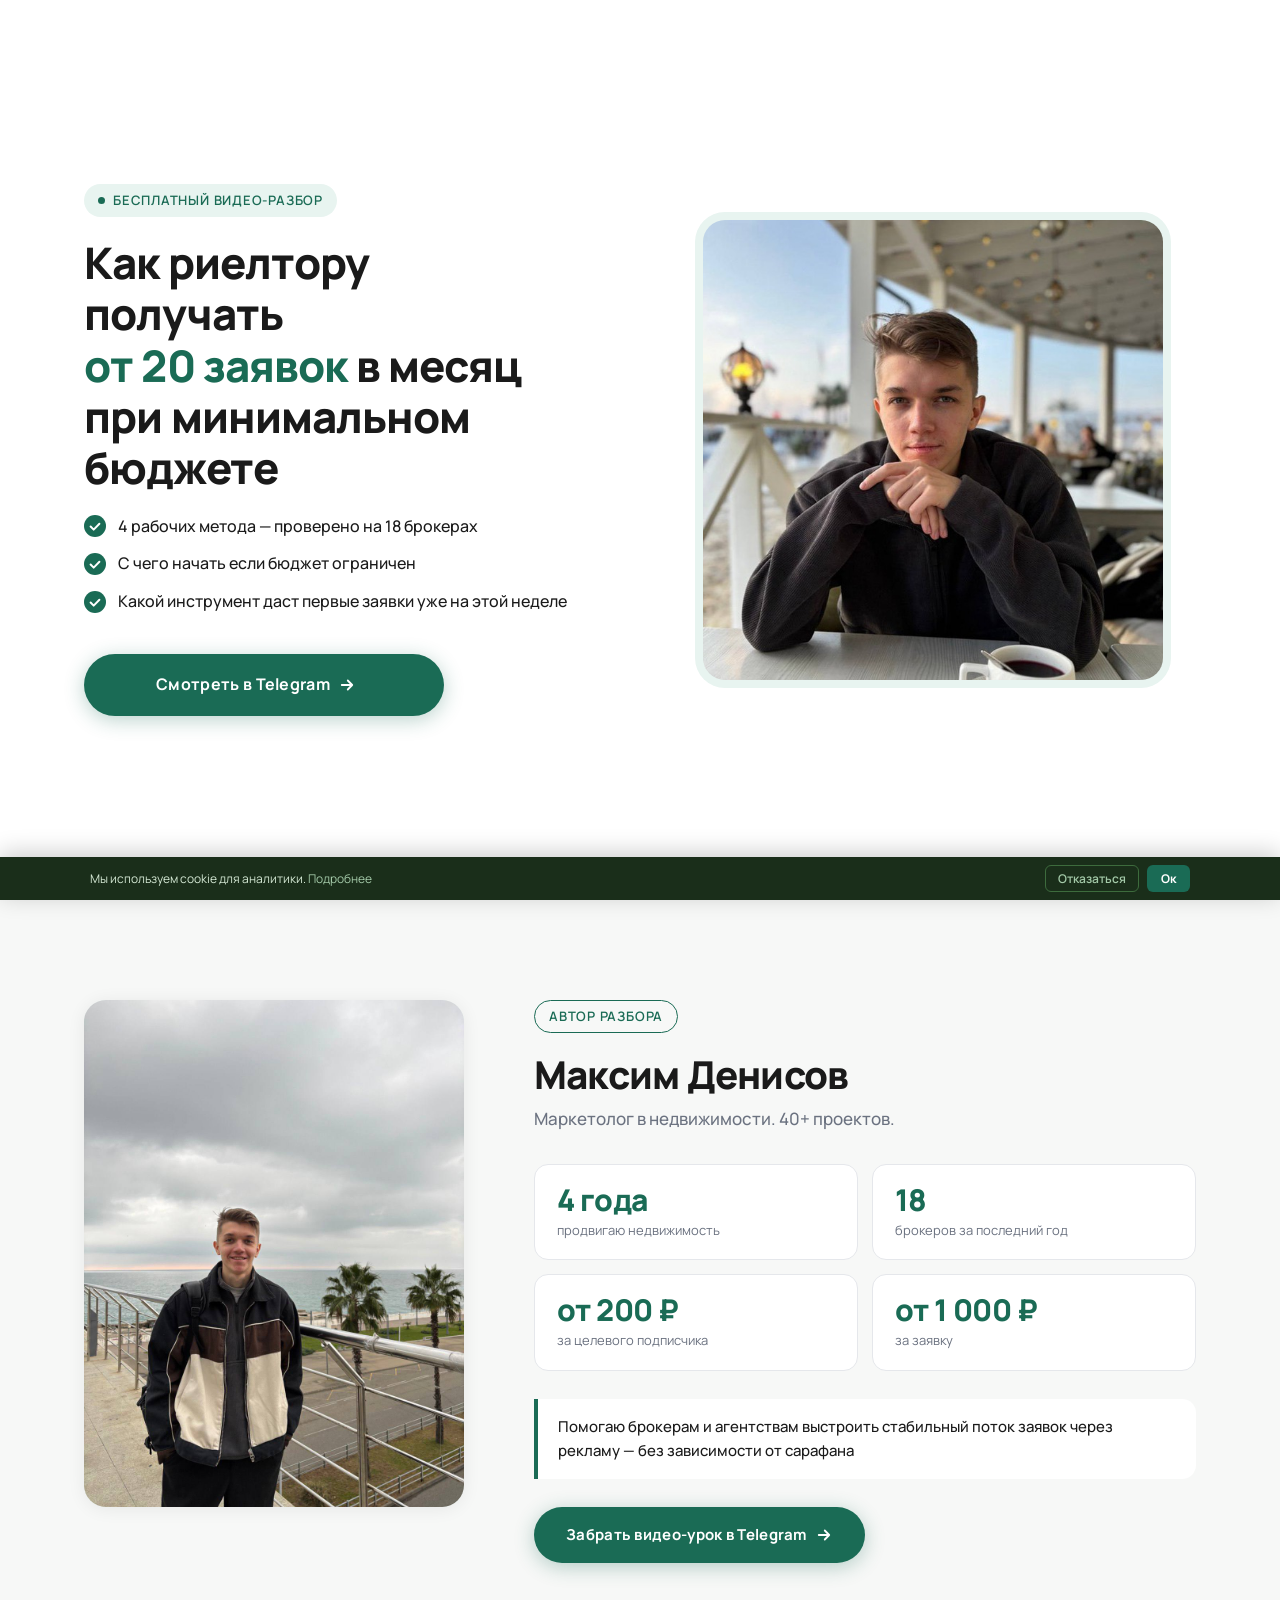
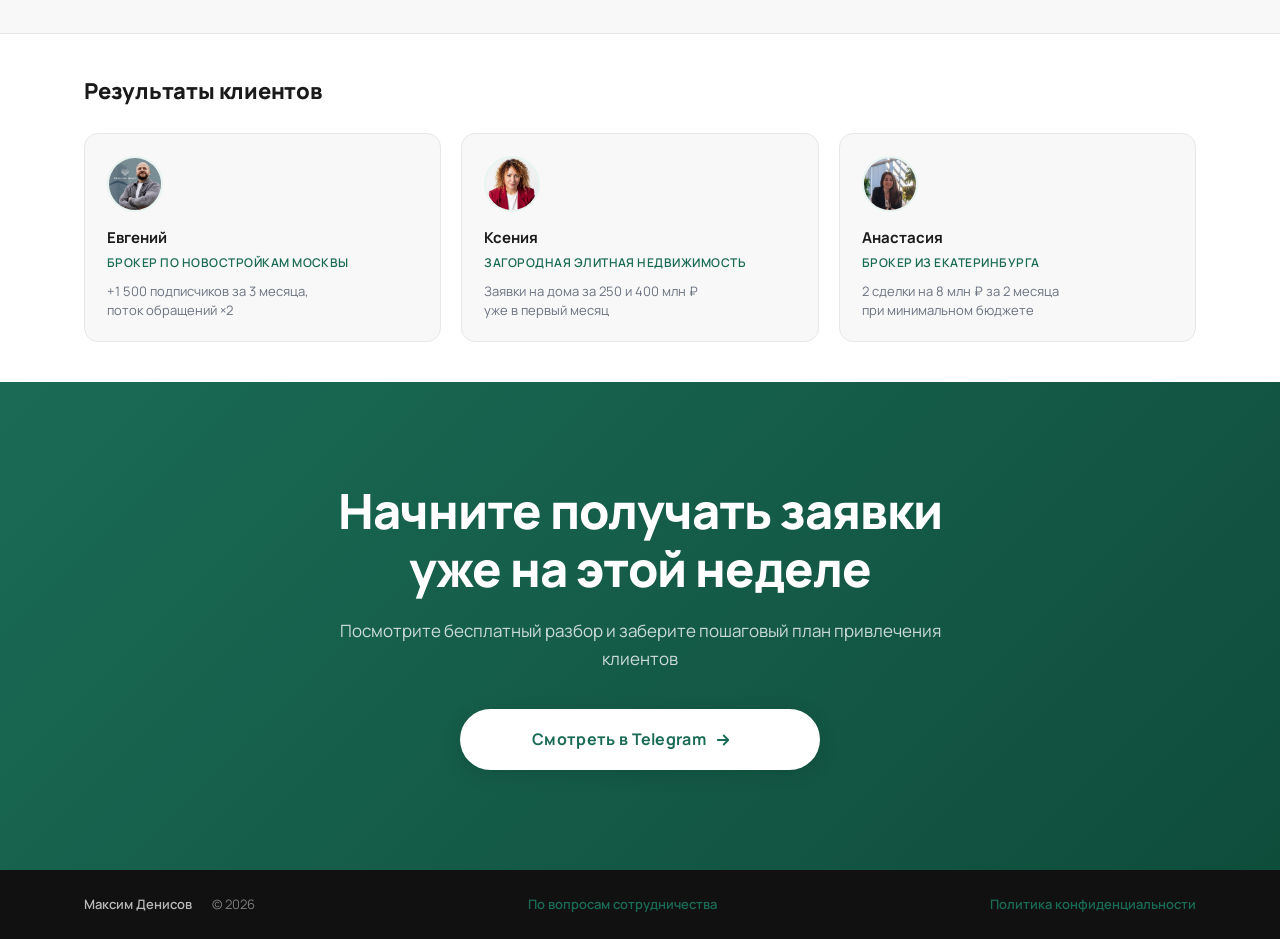
==== index.html @ 30282ae1 "Make cookie banner thinner so it doesn't cover CTA" ====
<!DOCTYPE html>
<html lang="ru">
<head>
  <meta charset="UTF-8" />
  <meta name="viewport" content="width=device-width, initial-scale=1.0" />
  <title>Как риелтору получать заявки в 2026 году | Максим Денисов</title>
  <meta name="description" content="Бесплатный видео-разбор: 4 рабочих источника клиентов для риелтора в 2026 году. Без слива бюджета." />
  <link rel="preconnect" href="https://fonts.googleapis.com" />
  <link rel="preconnect" href="https://fonts.gstatic.com" crossorigin />
  <link href="https://fonts.googleapis.com/css2?family=Manrope:wght@400;500;600;700;800&display=swap" rel="stylesheet" />
  <link rel="stylesheet" href="style.css" />
  <script src="https://api.tgtrack.ru/API/landing_script/v1/?linkID=5c3f9db6ee9f1e&type=ya&counterID=110150350" type="text/javascript" defer></script>

  <script>
    function loadMetrika() {
      (function(m,e,t,r,i,k,a){
        m[i]=m[i]||function(){(m[i].a=m[i].a||[]).push(arguments)};
        m[i].l=1*new Date();
        for(var j=0;j<document.scripts.length;j++){if(document.scripts[j].src===r){return;}}
        k=e.createElement(t),a=e.getElementsByTagName(t)[0],k.async=1,k.src=r,a.parentNode.insertBefore(k,a)
      })(window,document,'script','https://mc.yandex.ru/metrika/tag.js?id=110150350','ym');
      ym(110150350,'init',{ssr:true,webvisor:true,clickmap:true,ecommerce:"dataLayer",referrer:document.referrer,url:location.href,accurateTrackBounce:true,trackLinks:true});
    }

    if (localStorage.getItem('cookie_consent') === 'accepted') {
      loadMetrika();
    }
  </script>
</head>
<body>

  <!-- ───────── HERO ───────── -->
  <section class="hero" id="hero">
    <div class="container hero__inner">

      <div class="hero__content fade-in">
        <div class="label label--pill">
          <span class="label__dot"></span>
          Бесплатный видео-разбор
        </div>

        <h1 class="hero__title">
          Как риелтору получать <span class="accent">от&nbsp;20&nbsp;заявок</span> в месяц при минимальном бюджете
        </h1>

        <ul class="checklist">
          <li>
            <svg class="check-icon" viewBox="0 0 20 20" fill="none"><circle cx="10" cy="10" r="10" fill="#1a6b55"/><path d="M6 10.5l2.8 2.8L14 8" stroke="#fff" stroke-width="1.8" stroke-linecap="round" stroke-linejoin="round"/></svg>
            4 рабочих метода — проверено на 18 брокерах
          </li>
          <li>
            <svg class="check-icon" viewBox="0 0 20 20" fill="none"><circle cx="10" cy="10" r="10" fill="#1a6b55"/><path d="M6 10.5l2.8 2.8L14 8" stroke="#fff" stroke-width="1.8" stroke-linecap="round" stroke-linejoin="round"/></svg>
            С чего начать если бюджет ограничен
          </li>
          <li>
            <svg class="check-icon" viewBox="0 0 20 20" fill="none"><circle cx="10" cy="10" r="10" fill="#1a6b55"/><path d="M6 10.5l2.8 2.8L14 8" stroke="#fff" stroke-width="1.8" stroke-linecap="round" stroke-linejoin="round"/></svg>
            Какой инструмент даст первые заявки уже на этой неделе
          </li>
        </ul>

        <!-- фото только на мобильном — над кнопкой -->
        <div class="hero__photo-mobile">
          <img src="maksim-hero.jpg" alt="Максим Денисов" />
        </div>

        <a href="https://t.me/zametkimaksima/65" class="btn btn--primary btn--lg hero__cta" target="_blank" rel="noopener">
          Смотреть в Telegram
          <svg width="18" height="18" viewBox="0 0 18 18" fill="none"><path d="M3.75 9h10.5M9.75 4.5L14.25 9l-4.5 4.5" stroke="currentColor" stroke-width="1.8" stroke-linecap="round" stroke-linejoin="round"/></svg>
        </a>

        <p class="hero__tagline">Без слива бюджета и надежды на сарафан.</p>
      </div>

      <div class="hero__photo fade-in fade-in--delay">
        <div class="hero__photo-wrap">
          <img src="maksim-hero.jpg" alt="Максим Денисов — маркетолог в недвижимости" loading="eager" />
        </div>
      </div>

    </div>
  </section>

  <!-- ───────── AUTHOR ───────── -->
  <section class="author" id="author">
    <div class="container author__inner">

      <div class="author__photo fade-in">
        <div class="author__photo-wrap">
          <img src="maksim-mid.jpg" alt="Максим Денисов" loading="lazy" />
        </div>
      </div>

      <div class="author__content fade-in fade-in--delay">
        <div class="label label--outline">Автор разбора</div>
        <h2 class="author__name">Максим Денисов</h2>
        <p class="author__role">Маркетолог в недвижимости. 40+ проектов.</p>

        <div class="stats-grid">
          <div class="stat-card">
            <span class="stat-card__num">4 года</span>
            <span class="stat-card__desc">продвигаю недвижимость</span>
          </div>
          <div class="stat-card">
            <span class="stat-card__num">18</span>
            <span class="stat-card__desc">брокеров за последний год</span>
          </div>
          <div class="stat-card">
            <span class="stat-card__num">от 200 ₽</span>
            <span class="stat-card__desc">за целевого подписчика</span>
          </div>
          <div class="stat-card">
            <span class="stat-card__num">от 1 000 ₽</span>
            <span class="stat-card__desc">за заявку</span>
          </div>
        </div>

        <div class="author__quote">
          Помогаю брокерам и агентствам выстроить стабильный поток заявок через рекламу — без зависимости от сарафана
        </div>

        <a href="https://t.me/zametkimaksima/65" class="btn btn--primary" target="_blank" rel="noopener">
          Забрать видео-урок в Telegram
          <svg width="18" height="18" viewBox="0 0 18 18" fill="none"><path d="M3.75 9h10.5M9.75 4.5L14.25 9l-4.5 4.5" stroke="currentColor" stroke-width="1.8" stroke-linecap="round" stroke-linejoin="round"/></svg>
        </a>
      </div>

    </div>

    <!-- Cases strip -->
    <div class="cases">
      <div class="container">
        <h3 class="cases__title fade-in">Результаты клиентов</h3>
        <div class="cases__grid fade-in">

          <div class="case-card">
            <div class="case-card__avatar">
              <img src="udovenko.jpg" alt="Евгений" />
            </div>
            <p class="case-card__name">Евгений</p>
            <p class="case-card__role">Брокер по новостройкам Москвы</p>
            <p class="case-card__result">+1 500 подписчиков за 3 месяца,<br/>поток обращений ×2</p>
          </div>

          <div class="case-card">
            <div class="case-card__avatar">
              <img src="kseniya.jpg" alt="Ксения" />
            </div>
            <p class="case-card__name">Ксения</p>
            <p class="case-card__role">Загородная элитная недвижимость</p>
            <p class="case-card__result">Заявки на дома за 250 и 400 млн ₽<br/>уже в первый месяц</p>
          </div>

          <div class="case-card">
            <div class="case-card__avatar">
              <img src="anastasia.jpg" alt="Анастасия" />
            </div>
            <p class="case-card__name">Анастасия</p>
            <p class="case-card__role">Брокер из Екатеринбурга</p>
            <p class="case-card__result">2 сделки на 8 млн ₽ за 2 месяца<br/>при минимальном бюджете</p>
          </div>

        </div>
      </div>
    </div>

  </section>

  <!-- ───────── FINAL CTA ───────── -->
  <section class="cta-final" id="cta">
    <div class="container cta-final__inner fade-in">
      <h2 class="cta-final__title">Начните получать заявки<br />уже на этой неделе</h2>
      <p class="cta-final__sub">Посмотрите бесплатный разбор и заберите пошаговый план привлечения клиентов</p>
      <a href="https://t.me/zametkimaksima/65" class="btn btn--white btn--lg" target="_blank" rel="noopener">
        Смотреть в Telegram
        <svg width="18" height="18" viewBox="0 0 18 18" fill="none"><path d="M3.75 9h10.5M9.75 4.5L14.25 9l-4.5 4.5" stroke="currentColor" stroke-width="1.8" stroke-linecap="round" stroke-linejoin="round"/></svg>
      </a>
    </div>
  </section>

  <!-- ───────── FOOTER ───────── -->
  <footer class="footer">
    <div class="container footer__inner">
      <span class="footer__name">Максим Денисов</span>
      <span class="footer__copy">© 2026</span>
      <a href="https://t.me/maksimbarrister" class="footer__link" target="_blank" rel="noopener">По вопросам сотрудничества</a>
      <a href="/privacy-policy.html" class="footer__link">Политика конфиденциальности</a>
    </div>
  </footer>

  <!-- ───────── COOKIE BANNER ───────── -->
  <div id="cookie-banner" style="display:none; position:fixed; bottom:0; left:0; right:0; z-index:9999; background:#1a2e1a; color:#fff; padding:8px 16px; box-shadow:0 -4px 24px rgba(0,0,0,0.2);">
    <div style="max-width:1100px; margin:0 auto; display:flex; align-items:center; justify-content:space-between; gap:12px; flex-wrap:wrap;">
      <p style="font-size:12px; line-height:1.3; margin:0; color:#d4e8d4;">
        Мы используем cookie для аналитики. <a href="/privacy-policy.html" style="color:#a3c9a8; text-underline-offset:2px;">Подробнее</a>
      </p>
      <div style="display:flex; gap:8px; flex-shrink:0;">
        <button onclick="cookieDecline()" style="font-family:'Manrope',sans-serif; font-size:12px; font-weight:600; color:#a3c9a8; background:transparent; border:1px solid #3d6b3d; border-radius:6px; padding:4px 12px; cursor:pointer; white-space:nowrap;">Отказаться</button>
        <button onclick="cookieAccept()" style="font-family:'Manrope',sans-serif; font-size:12px; font-weight:700; color:#fff; background:#1a6b55; border:none; border-radius:6px; padding:4px 14px; cursor:pointer; white-space:nowrap;">Ок</button>
      </div>
    </div>
  </div>

  <script>
    function cookieAccept() {
      localStorage.setItem('cookie_consent', 'accepted');
      document.getElementById('cookie-banner').style.display = 'none';
      loadMetrika();
    }
    function cookieDecline() {
      localStorage.setItem('cookie_consent', 'declined');
      document.getElementById('cookie-banner').style.display = 'none';
    }
    if (!localStorage.getItem('cookie_consent')) {
      document.getElementById('cookie-banner').style.display = 'block';
    }
  </script>

  <script src="main.js"></script>
</body>
</html>
---- style.css ----
/* ─── Reset & Base ─── */
*, *::before, *::after { box-sizing: border-box; margin: 0; padding: 0; }

:root {
  --green:        #1a6b55;
  --green-dark:   #14503f;
  --green-light:  #e8f4f0;
  --white:        #ffffff;
  --bg:           #ffffff;
  --bg-alt:       #f7f8f7;
  --text:         #1a1a1a;
  --text-muted:   #6b7280;
  --border:       #e5e7eb;
  --radius:       14px;
  --radius-lg:    22px;
  --shadow-card:  0 2px 18px rgba(0,0,0,.07);
  --transition:   .25s ease;
}

html { scroll-behavior: smooth; }

body {
  font-family: 'Manrope', system-ui, sans-serif;
  font-size: 16px;
  line-height: 1.6;
  color: var(--text);
  background: var(--bg);
  overflow-x: hidden;
}

img { display: block; max-width: 100%; height: auto; }
a { text-decoration: none; color: inherit; }

/* ─── Container ─── */
.container {
  width: 100%;
  max-width: 1160px;
  margin: 0 auto;
  padding: 0 24px;
}

/* ─── Buttons ─── */
.btn {
  display: inline-flex;
  align-items: center;
  gap: 8px;
  padding: 16px 32px;
  border-radius: 50px;
  font-family: inherit;
  font-size: 15px;
  font-weight: 700;
  letter-spacing: .02em;
  cursor: pointer;
  border: none;
  transition: transform var(--transition), box-shadow var(--transition), background var(--transition);
  white-space: nowrap;
}
.btn--primary {
  background: var(--green);
  color: var(--white);
  box-shadow: 0 4px 20px rgba(26,107,85,.30);
}
.btn--primary:hover {
  background: var(--green-dark);
  transform: translateY(-2px);
  box-shadow: 0 8px 28px rgba(26,107,85,.38);
}
.btn--white {
  background: var(--white);
  color: var(--green);
  box-shadow: 0 4px 20px rgba(0,0,0,.12);
}
.btn--white:hover {
  background: var(--green-light);
  transform: translateY(-2px);
  box-shadow: 0 8px 28px rgba(0,0,0,.16);
}
.btn--lg { padding: 18px 72px; font-size: 16px; min-width: 360px; }
.btn--sticky {
  width: 100%;
  justify-content: center;
  border-radius: 14px;
  padding: 16px 20px;
  font-size: 15px;
}

/* ─── Label ─── */
.label {
  display: inline-flex;
  align-items: center;
  gap: 8px;
  font-size: 13px;
  font-weight: 600;
  letter-spacing: .06em;
  text-transform: uppercase;
  margin-bottom: 20px;
}
.label--pill {
  background: var(--green-light);
  color: var(--green);
  padding: 6px 14px;
  border-radius: 50px;
}
.label--outline {
  background: transparent;
  color: var(--green);
  border: 1.5px solid var(--green);
  padding: 5px 14px;
  border-radius: 50px;
}
.label__dot {
  width: 7px; height: 7px;
  border-radius: 50%;
  background: var(--green);
  animation: pulse 2s infinite;
}
@keyframes pulse {
  0%,100% { opacity: 1; transform: scale(1); }
  50%      { opacity: .5; transform: scale(1.3); }
}

/* ─── Fade-in animations ─── */
.fade-in {
  opacity: 0;
  transform: translateY(28px);
  transition: opacity .65s ease, transform .65s ease;
}
.fade-in--delay { transition-delay: .18s; }
.fade-in.visible {
  opacity: 1;
  transform: none;
}

/* ════════════════════════════════
   HERO
════════════════════════════════ */
.hero {
  background: var(--bg);
  padding: 80px 0;
  min-height: 100vh;
  display: flex;
  align-items: center;
}
.hero__inner {
  display: grid;
  grid-template-columns: 1fr 1fr;
  gap: 60px;
  align-items: center;
  width: 100%;
}
.hero__content {
  display: flex;
  flex-direction: column;
  align-items: flex-start;
}

.br-desktop { display: inline; }

.hero__title {
  font-size: clamp(30px, 3.4vw, 50px);
  font-weight: 800;
  line-height: 1.18;
  letter-spacing: -.02em;
  margin-bottom: 20px;
  color: var(--text);
  max-width: 460px;
}
.accent { color: var(--green); }

.hero__sub { display: none; }

.hero__tagline {
  display: none;
}

.checklist {
  list-style: none;
  display: flex;
  flex-direction: column;
  gap: 12px;
  margin-bottom: 36px;
}
.checklist li {
  display: flex;
  align-items: center;
  gap: 12px;
  font-size: 16px;
  font-weight: 500;
  color: var(--text);
}
.check-icon { width: 22px; height: 22px; flex-shrink: 0; }

.hero__cta { margin-top: 4px; }

.hero__photo {
  display: flex;
  justify-content: center;
  align-items: center;
  height: 100%;
}
.hero__photo-wrap {
  width: 100%;
  max-width: 460px;
  border-radius: var(--radius-lg);
  overflow: hidden;
  background: var(--green-light);
  box-shadow: 0 0 0 8px var(--green-light);
}
.hero__photo-wrap img {
  width: 100%;
  height: auto;
  display: block;
}

/* ════════════════════════════════
   AUTHOR
════════════════════════════════ */
.author {
  background: var(--bg-alt);
  padding: 100px 0 0;
}
.author__inner {
  display: grid;
  grid-template-columns: 380px 1fr;
  gap: 70px;
  align-items: flex-start;
  padding-bottom: 70px;
}

.author__photo-wrap {
  width: 100%;
  border-radius: var(--radius-lg);
  overflow: hidden;
  box-shadow: var(--shadow-card);
  background: var(--green-light);
}
.author__photo-wrap img {
  width: 100%;
  object-fit: cover;
  object-position: top center;
  display: block;
  max-height: 520px;
}

.author__name {
  font-size: clamp(28px, 3vw, 42px);
  font-weight: 800;
  letter-spacing: -.02em;
  margin-bottom: 8px;
  line-height: 1.15;
}
.author__role {
  font-size: 17px;
  color: var(--text-muted);
  margin-bottom: 32px;
  font-weight: 500;
}

/* Stats grid */
.stats-grid {
  display: grid;
  grid-template-columns: 1fr 1fr;
  gap: 14px;
  margin-bottom: 28px;
}
.stat-card {
  background: var(--white);
  border: 1px solid var(--border);
  border-radius: var(--radius);
  padding: 20px 22px;
  display: flex;
  flex-direction: column;
  gap: 6px;
  transition: box-shadow var(--transition), transform var(--transition);
}
.stat-card:hover {
  box-shadow: var(--shadow-card);
  transform: translateY(-2px);
}
.stat-card__num {
  font-size: clamp(22px, 2.5vw, 30px);
  font-weight: 800;
  color: var(--green);
  letter-spacing: -.02em;
  line-height: 1;
}
.stat-card__desc {
  font-size: 13px;
  color: var(--text-muted);
  line-height: 1.4;
}

.author__quote {
  background: var(--white);
  border-left: 4px solid var(--green);
  border-radius: 0 var(--radius) var(--radius) 0;
  padding: 16px 20px;
  font-size: 15px;
  font-weight: 500;
  color: var(--text);
  line-height: 1.6;
  margin-bottom: 28px;
}

/* Cases strip */
.cases {
  background: var(--white);
  padding: 40px 0;
  border-top: 1px solid var(--border);
}
.cases__grid {
  display: grid;
  grid-template-columns: repeat(3, 1fr);
  gap: 20px;
}
.case-card {
  background: var(--bg-alt);
  border: 1px solid var(--border);
  border-radius: var(--radius);
  padding: 22px 22px 20px;
  transition: box-shadow var(--transition), transform var(--transition);
}
.case-card:hover {
  box-shadow: var(--shadow-card);
  transform: translateY(-3px);
}
.case-card__avatar {
  width: 56px; height: 56px;
  border-radius: 50%;
  overflow: hidden;
  margin-bottom: 14px;
  flex-shrink: 0;
  border: 2px solid var(--green-light);
}
.case-card__avatar img {
  width: 100%; height: 100%;
  object-fit: cover;
  object-position: center top;
}
.case-card__name {
  font-size: 15px;
  font-weight: 700;
  color: var(--text);
  margin-bottom: 3px;
}
.case-card__role {
  font-size: 12px;
  color: var(--green);
  font-weight: 600;
  margin-bottom: 10px;
  text-transform: uppercase;
  letter-spacing: .04em;
}
.case-card__result {
  font-size: 13px;
  color: var(--text-muted);
  line-height: 1.5;
}

/* ════════════════════════════════
   FINAL CTA
════════════════════════════════ */
.cta-final {
  background: linear-gradient(135deg, var(--green) 0%, #0f4d3b 100%);
  padding: 100px 0;
}
.cta-final__inner {
  text-align: center;
  max-width: 680px;
  margin: 0 auto;
}
.cta-final__title {
  font-size: clamp(30px, 3.8vw, 50px);
  font-weight: 800;
  color: var(--white);
  line-height: 1.2;
  letter-spacing: -.02em;
  margin-bottom: 18px;
}
.cta-final__sub {
  font-size: clamp(15px, 1.4vw, 17px);
  color: rgba(255,255,255,.78);
  margin-bottom: 36px;
  line-height: 1.65;
}
.cta-final__note {
  margin-top: 16px;
  font-size: 13px;
  color: rgba(255,255,255,.55);
  letter-spacing: .03em;
}

/* ════════════════════════════════
   FOOTER
════════════════════════════════ */
.footer {
  background: #111;
  padding: 24px 0;
}
.footer__inner {
  display: flex;
  align-items: center;
  gap: 20px;
  flex-wrap: wrap;
  font-size: 13px;
  color: rgba(255,255,255,.45);
}
.footer__name { font-weight: 600; color: rgba(255,255,255,.7); }
.footer__link {
  margin-left: auto;
  color: var(--green);
  font-weight: 600;
  transition: opacity var(--transition);
}
.footer__link:hover { opacity: .75; }

/* ── mobile-only hero photo ── */
.hero__photo-mobile { display: none; }

/* ── Cases title ── */
.cases__title {
  font-size: 22px;
  font-weight: 800;
  color: var(--text);
  margin-bottom: 24px;
  letter-spacing: -.01em;
}

/* ════════════════════════════════
   RESPONSIVE
════════════════════════════════ */

/* Tablet */
@media (max-width: 900px) {
  .hero { padding: 60px 0; min-height: auto; }
  .hero__inner {
    grid-template-columns: 1fr;
    gap: 36px;
    align-items: start;
  }
  .hero__content { order: 1; }
  .hero__photo { order: 2; justify-content: center; }
  .hero__photo-wrap { max-width: 360px; }
  .hero__photo-wrap img { max-height: 380px; min-height: unset; }

  .author__inner {
    grid-template-columns: 1fr;
    gap: 40px;
  }
  .author__photo { display: flex; justify-content: center; }
  .author__photo-wrap { max-width: 340px; }
  .author__photo-wrap img { max-height: 380px; }

  .cases__grid { grid-template-columns: 1fr 1fr; }
}

/* Mobile */
@media (max-width: 600px) {
  /* ── Hero mobile ── */
  .hero {
    padding: 40px 0 60px;
    min-height: unset;
    align-items: flex-start;
  }
  .hero__inner {
    grid-template-columns: 1fr;
    gap: 0;
  }
  .hero__content {
    order: 1;
    align-items: stretch;
  }
  .hero__photo { display: none; }
  .br-desktop { display: none; }

  .hero__title {
    font-size: 26px;
    line-height: 1.22;
    margin-bottom: 20px;
  }

  /* Sub hidden on mobile — tagline shows instead */
  .hero__sub { display: none; }

  .checklist { margin-bottom: 20px; }
  .checklist li { font-size: 15px; }

  /* Mobile-only photo — between checklist and CTA */
  .hero__photo-mobile {
    display: block;
    width: 100%;
    border-radius: var(--radius-lg);
    overflow: hidden;
    background: var(--green-light);
    margin-bottom: 20px;
  }
  .hero__photo-mobile img {
    width: 100%;
    max-height: 280px;
    object-fit: cover;
    object-position: center 20%;
    display: block;
  }

  /* Full-width CTA */
  .hero__cta {
    width: 100%;
    justify-content: center;
    border-radius: 14px;
    padding: 17px 20px;
    font-size: 16px;
    margin-top: 0;
  }

  /* Tagline below button */
  .hero__tagline {
    display: block;
    text-align: center;
    font-size: 14px;
    color: var(--text-muted);
    margin-top: 14px;
    line-height: 1.5;
  }

  /* ── Author mobile ── */
  .author { padding-top: 52px; }
  .author__inner {
    grid-template-columns: 1fr;
    gap: 0;
    padding-bottom: 48px;
    text-align: center;
  }

  .author__photo {
    display: flex;
    justify-content: center;
    order: 1;
    margin-bottom: 20px;
  }
  .author__photo-wrap {
    width: 160px;
    height: 160px;
    border-radius: 50%;
    flex-shrink: 0;
    overflow: hidden;
    box-shadow: 0 0 0 5px var(--green-light);
  }
  .author__photo-wrap img {
    width: 100%;
    height: 100%;
    object-fit: cover;
    object-position: center center;
    max-height: unset;
    min-height: unset;
  }

  .author__content {
    order: 2;
    align-items: center;
  }
  .label--outline { margin: 0 auto 16px; }
  .author__name { font-size: 26px; text-align: center; margin-bottom: 6px; }
  .author__role { font-size: 15px; text-align: center; margin-bottom: 24px; }

  .stats-grid {
    grid-template-columns: 1fr 1fr;
    gap: 10px;
    margin-bottom: 20px;
    width: 100%;
  }
  .stat-card { padding: 16px 12px; text-align: center; background: var(--white); }
  .stat-card__num { font-size: 22px; }
  .stat-card__desc { font-size: 12px; }

  .author__quote { text-align: left; font-size: 14px; margin-bottom: 24px; }

  .author__content .btn {
    width: 100%;
    justify-content: center;
    border-radius: 14px;
    padding: 17px 20px;
  }

  /* Cases */
  .cases { padding: 32px 0; }
  .cases__title { font-size: 18px; margin-bottom: 16px; }
  .cases__grid { grid-template-columns: 1fr; gap: 12px; }

  /* Final CTA */
  .cta-final { padding: 64px 0; }
  .cta-final__title { font-size: 24px; }
  .cta-final .btn--white {
    width: 100%;
    justify-content: center;
    border-radius: 14px;
  }

  .footer__inner { gap: 10px; }
  .footer__link { margin-left: 0; width: 100%; }
}

@media (max-width: 380px) {
  .hero__title { font-size: 22px; }
}
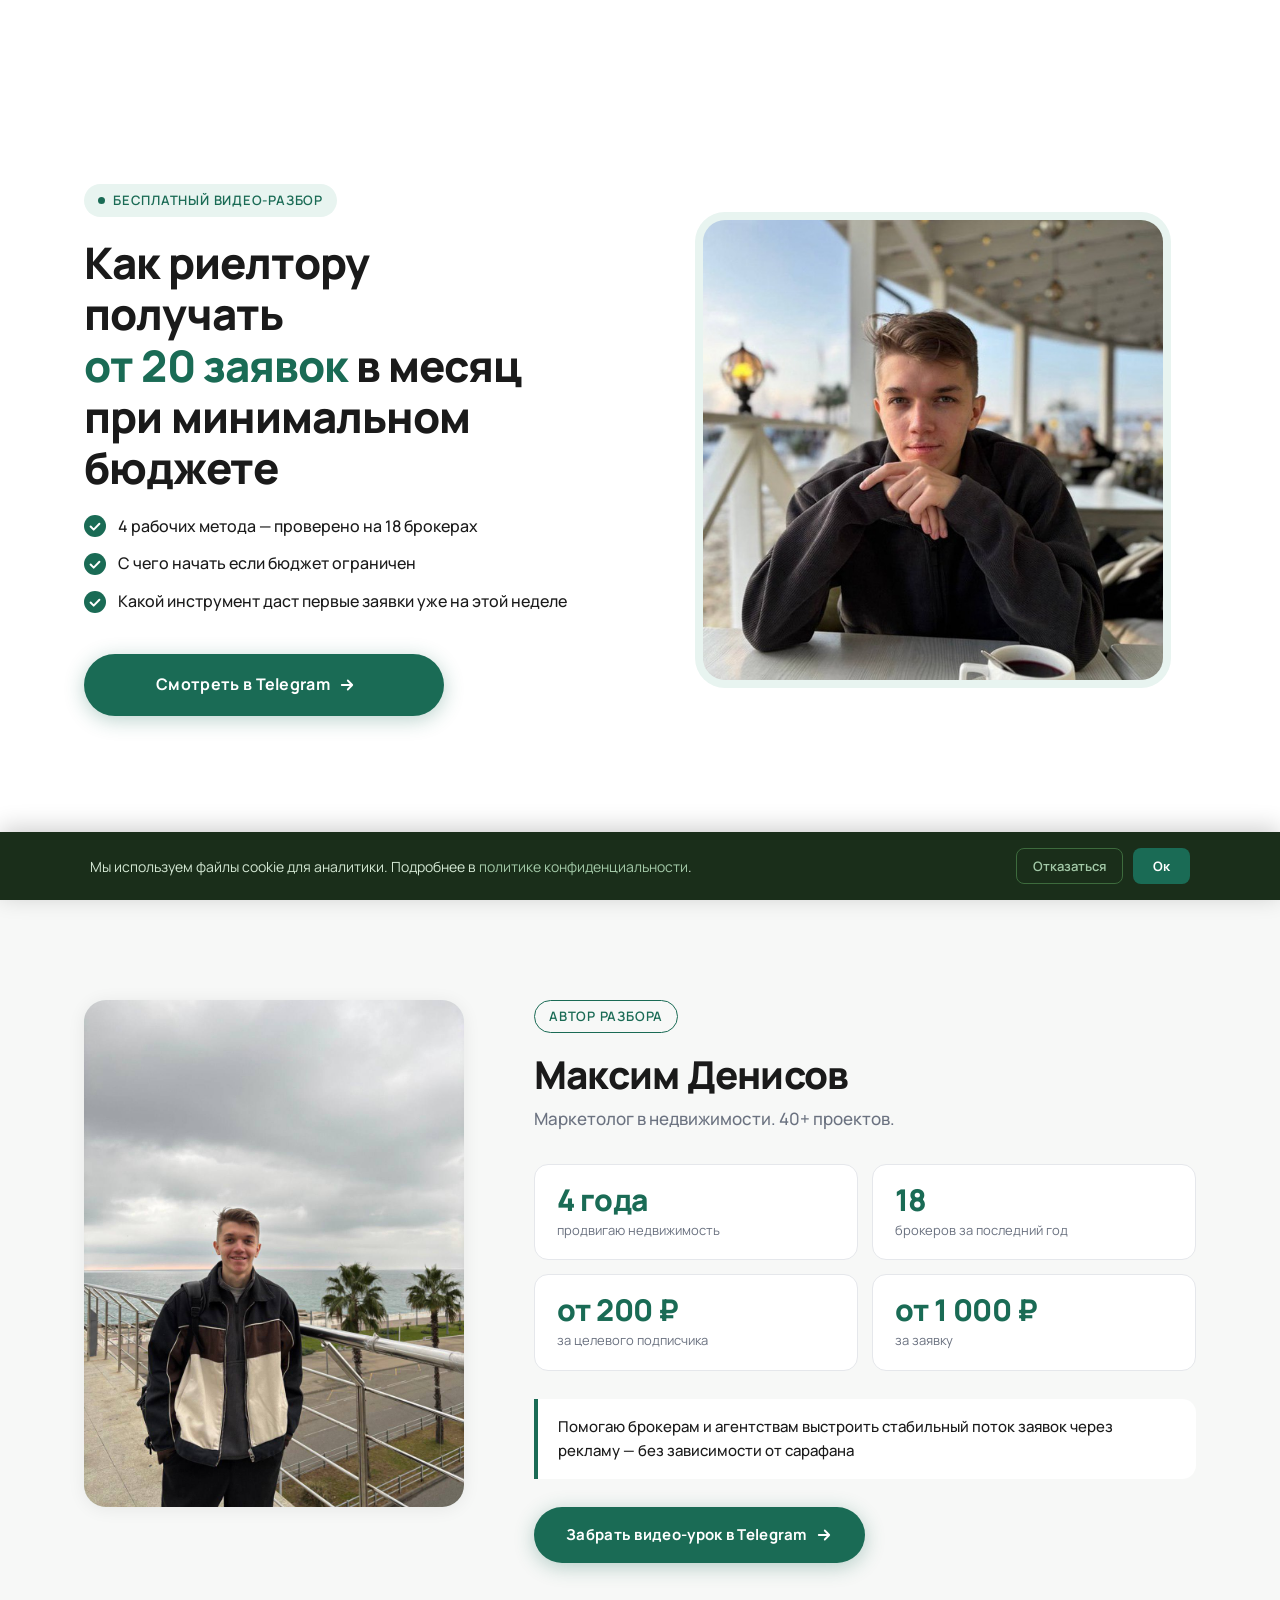
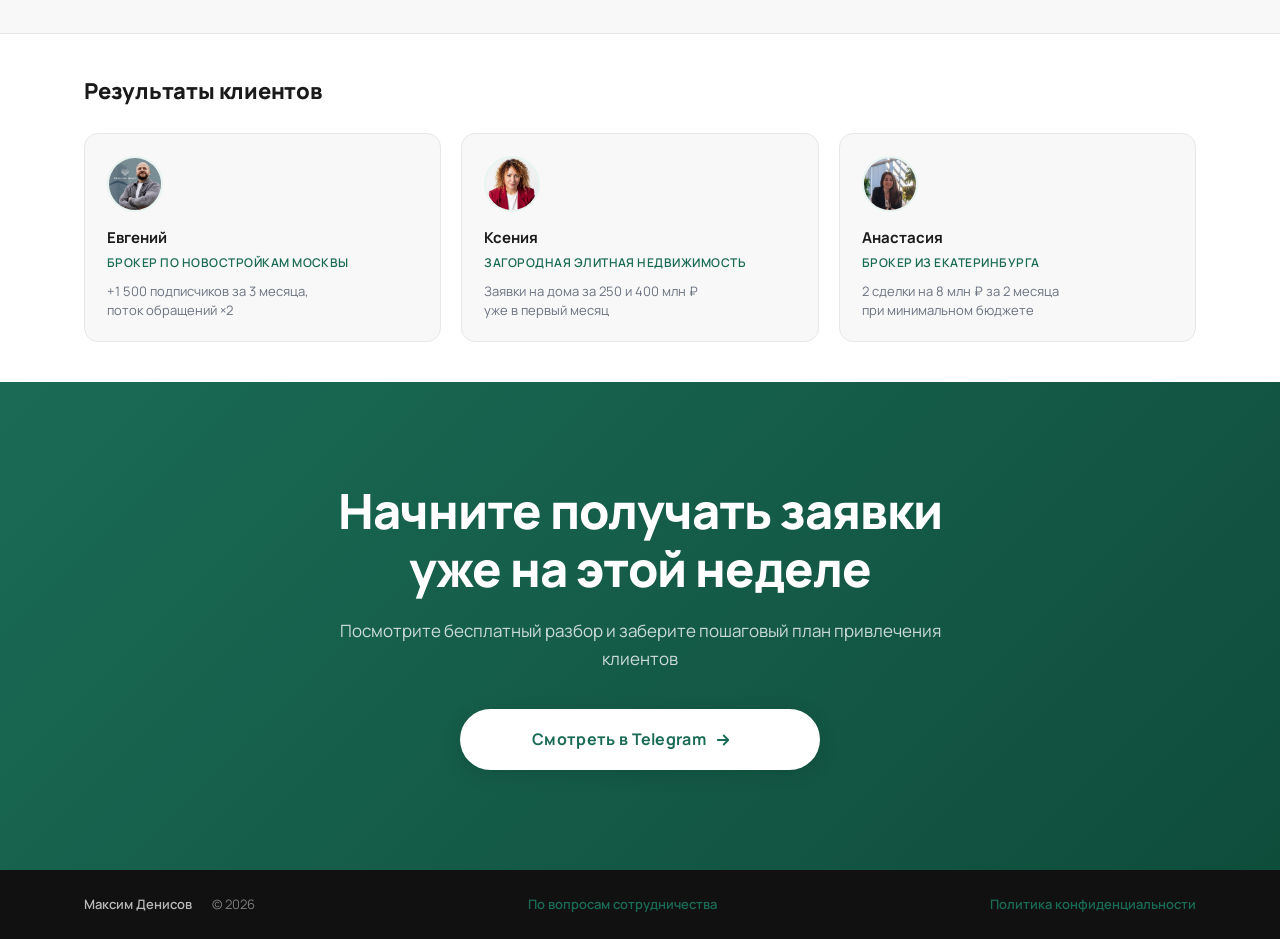
==== commit a38b90ea: "Revert cookie banner to original size" ====
--- a/index.html
+++ b/index.html
@@ -188,14 +188,15 @@
   </footer>
 
   <!-- ───────── COOKIE BANNER ───────── -->
-  <div id="cookie-banner" style="display:none; position:fixed; bottom:0; left:0; right:0; z-index:9999; background:#1a2e1a; color:#fff; padding:8px 16px; box-shadow:0 -4px 24px rgba(0,0,0,0.2);">
-    <div style="max-width:1100px; margin:0 auto; display:flex; align-items:center; justify-content:space-between; gap:12px; flex-wrap:wrap;">
-      <p style="font-size:12px; line-height:1.3; margin:0; color:#d4e8d4;">
-        Мы используем cookie для аналитики. <a href="/privacy-policy.html" style="color:#a3c9a8; text-underline-offset:2px;">Подробнее</a>
+  <div id="cookie-banner" style="display:none; position:fixed; bottom:0; left:0; right:0; z-index:9999; background:#1a2e1a; color:#fff; padding:16px 24px; box-shadow:0 -4px 24px rgba(0,0,0,0.2);">
+    <div style="max-width:1100px; margin:0 auto; display:flex; align-items:center; justify-content:space-between; gap:16px; flex-wrap:wrap;">
+      <p style="font-size:14px; line-height:1.5; margin:0; color:#d4e8d4;">
+        Мы используем файлы cookie для аналитики. Подробнее в
+        <a href="/privacy-policy.html" style="color:#a3c9a8; text-underline-offset:3px;">политике конфиденциальности</a>.
       </p>
-      <div style="display:flex; gap:8px; flex-shrink:0;">
-        <button onclick="cookieDecline()" style="font-family:'Manrope',sans-serif; font-size:12px; font-weight:600; color:#a3c9a8; background:transparent; border:1px solid #3d6b3d; border-radius:6px; padding:4px 12px; cursor:pointer; white-space:nowrap;">Отказаться</button>
-        <button onclick="cookieAccept()" style="font-family:'Manrope',sans-serif; font-size:12px; font-weight:700; color:#fff; background:#1a6b55; border:none; border-radius:6px; padding:4px 14px; cursor:pointer; white-space:nowrap;">Ок</button>
+      <div style="display:flex; gap:10px; flex-shrink:0;">
+        <button onclick="cookieDecline()" style="font-family:'Manrope',sans-serif; font-size:13px; font-weight:600; color:#a3c9a8; background:transparent; border:1px solid #3d6b3d; border-radius:8px; padding:8px 16px; cursor:pointer; white-space:nowrap;">Отказаться</button>
+        <button onclick="cookieAccept()" style="font-family:'Manrope',sans-serif; font-size:13px; font-weight:700; color:#fff; background:#1a6b55; border:none; border-radius:8px; padding:8px 20px; cursor:pointer; white-space:nowrap;">Ок</button>
       </div>
     </div>
   </div>
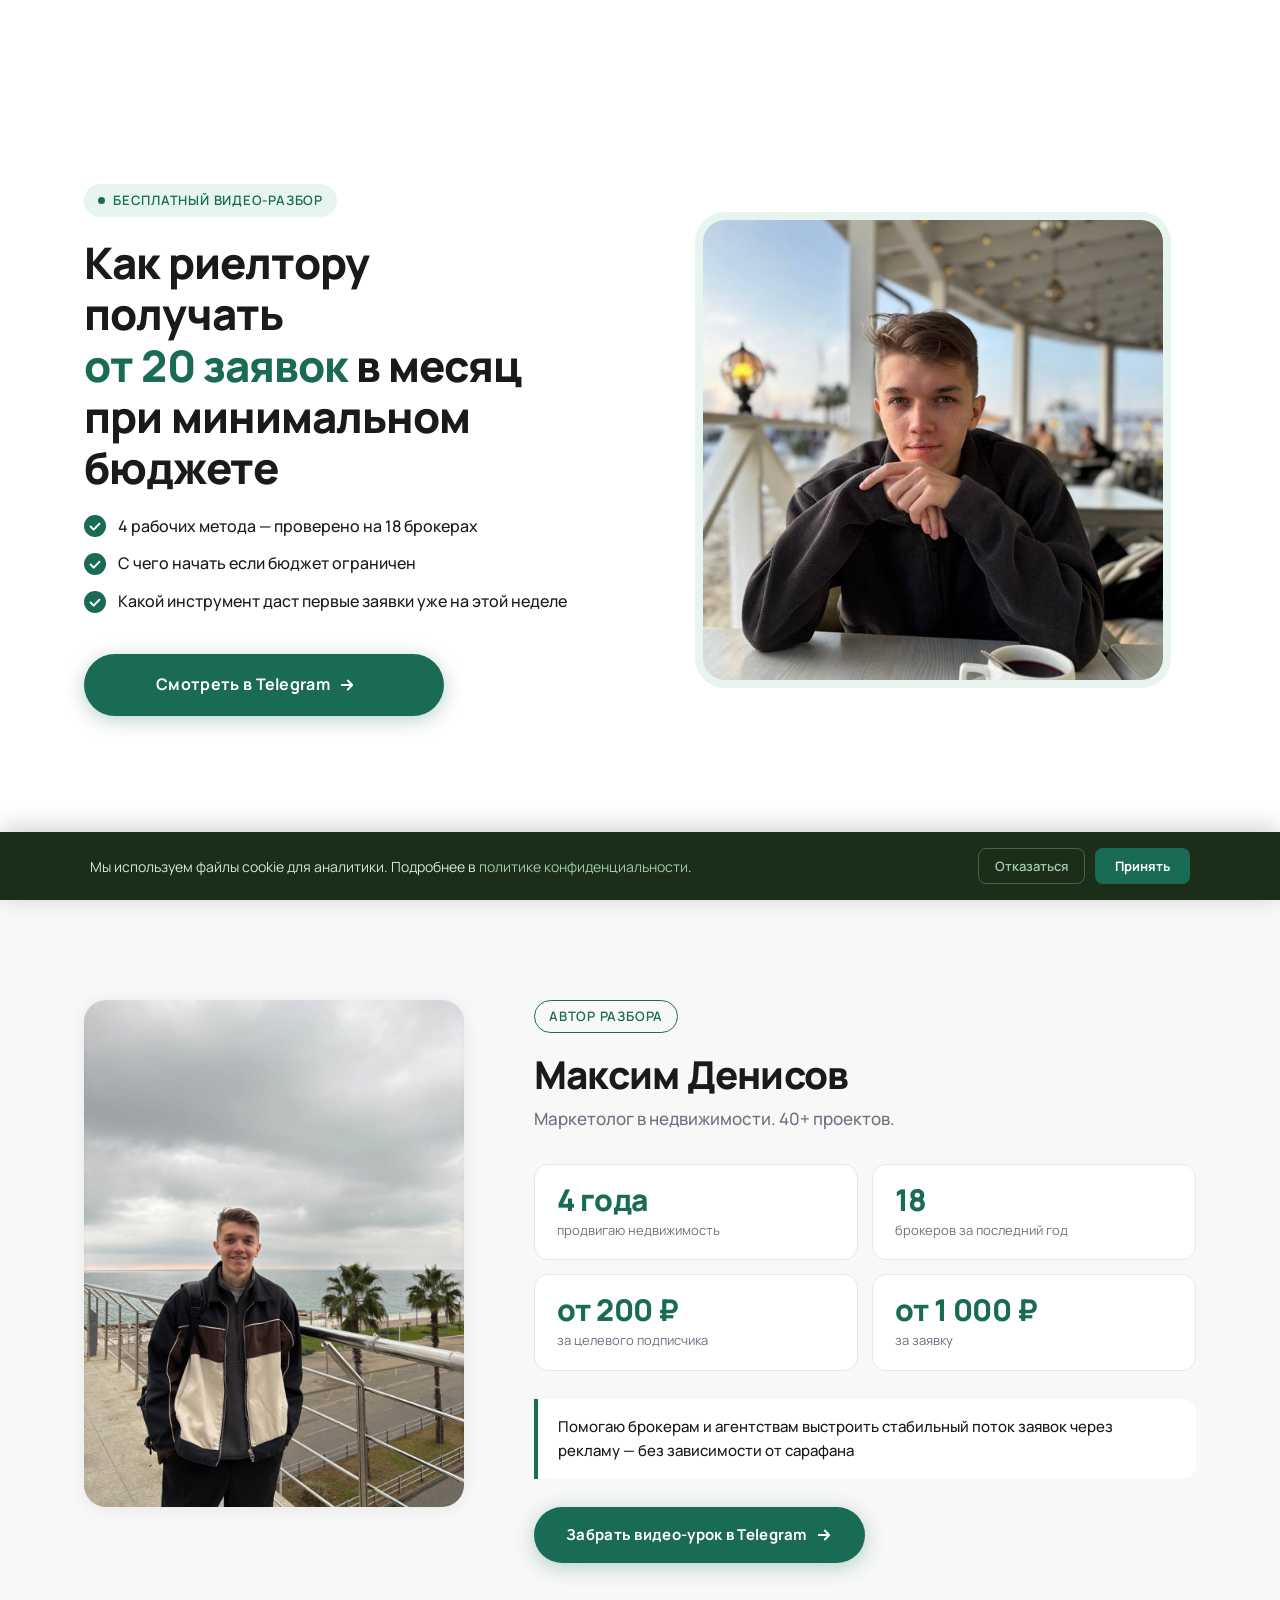
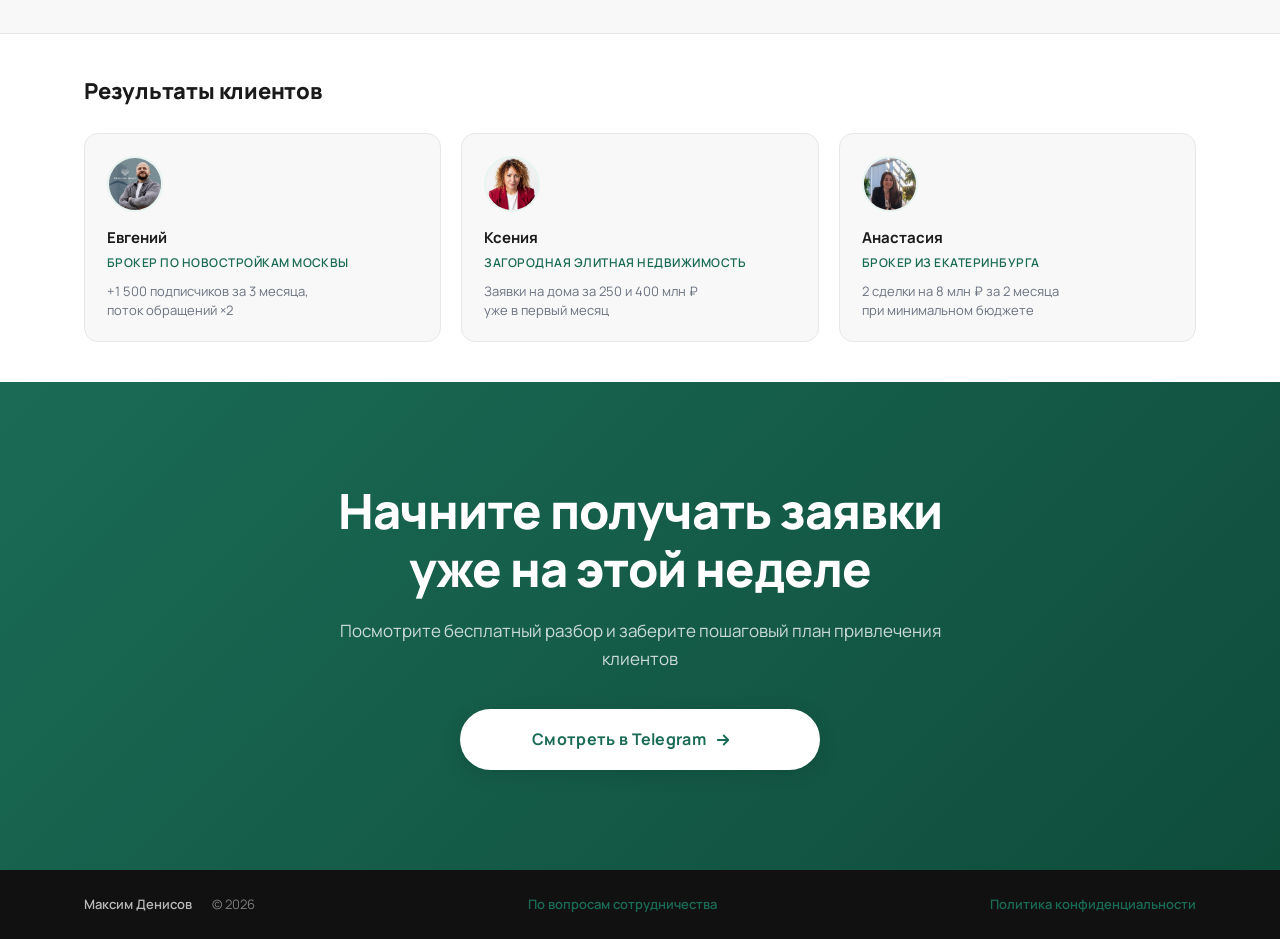
==== commit 160afebe: "Rename cookie button Ок to Принять" ====
--- a/index.html
+++ b/index.html
@@ -196,7 +196,7 @@
       </p>
       <div style="display:flex; gap:10px; flex-shrink:0;">
         <button onclick="cookieDecline()" style="font-family:'Manrope',sans-serif; font-size:13px; font-weight:600; color:#a3c9a8; background:transparent; border:1px solid #3d6b3d; border-radius:8px; padding:8px 16px; cursor:pointer; white-space:nowrap;">Отказаться</button>
-        <button onclick="cookieAccept()" style="font-family:'Manrope',sans-serif; font-size:13px; font-weight:700; color:#fff; background:#1a6b55; border:none; border-radius:8px; padding:8px 20px; cursor:pointer; white-space:nowrap;">Ок</button>
+        <button onclick="cookieAccept()" style="font-family:'Manrope',sans-serif; font-size:13px; font-weight:700; color:#fff; background:#1a6b55; border:none; border-radius:8px; padding:8px 20px; cursor:pointer; white-space:nowrap;">Принять</button>
       </div>
     </div>
   </div>
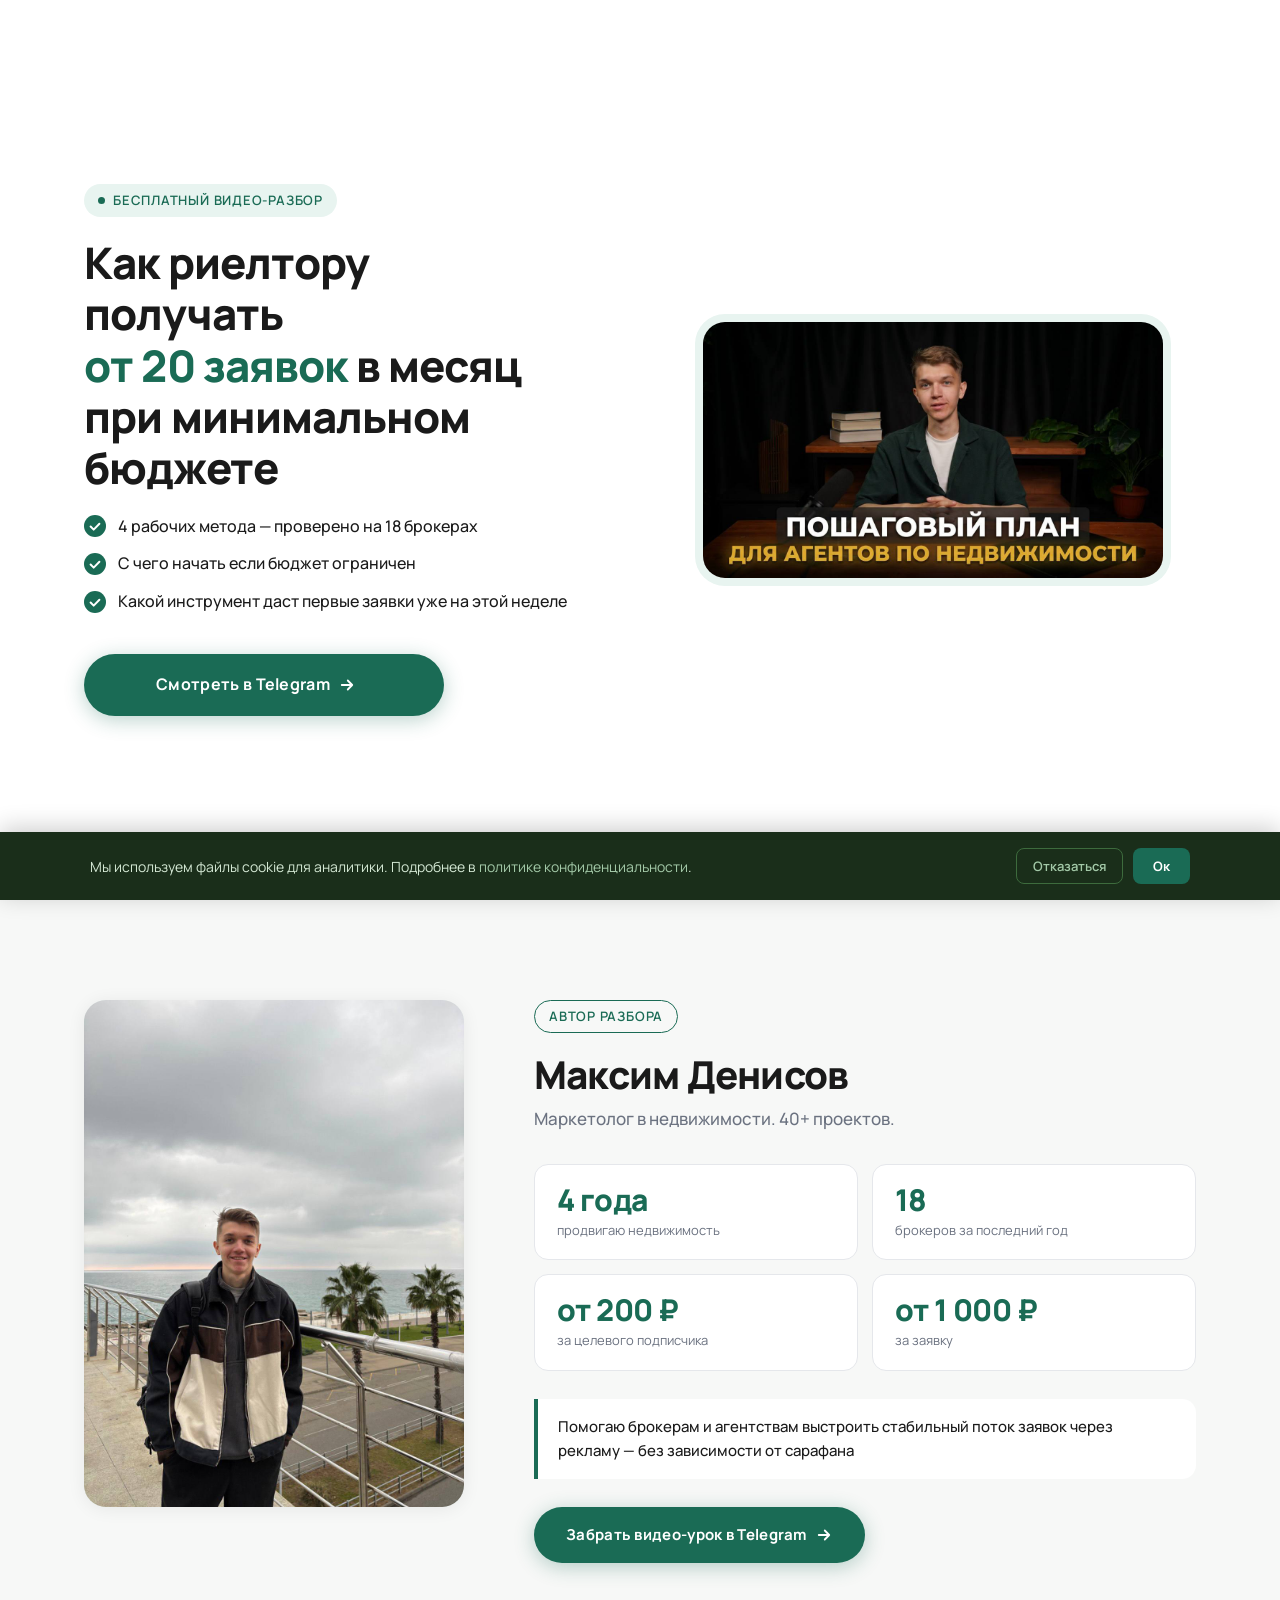
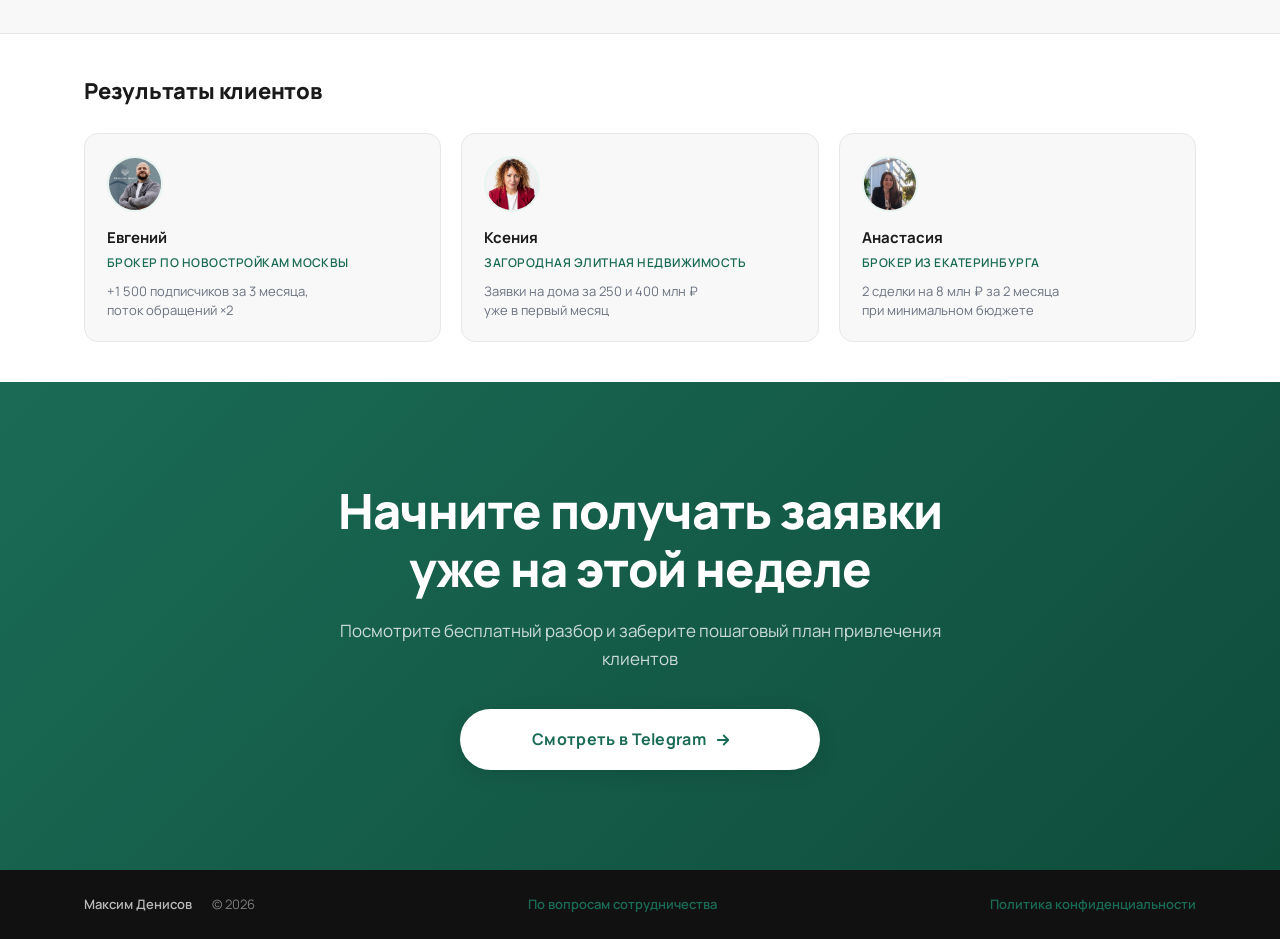
==== commit 50f3b7bc: "Revert cookie button text, replace hero photo with new cover" ====
--- a/index.html
+++ b/index.html
@@ -60,7 +60,7 @@
 
         <!-- фото только на мобильном — над кнопкой -->
         <div class="hero__photo-mobile">
-          <img src="maksim-hero.jpg" alt="Максим Денисов" />
+          <img src="maksim-hero-2.jpg" alt="Максим Денисов" />
         </div>
 
         <a href="https://t.me/zametkimaksima/65" class="btn btn--primary btn--lg hero__cta" target="_blank" rel="noopener">
@@ -73,7 +73,7 @@
 
       <div class="hero__photo fade-in fade-in--delay">
         <div class="hero__photo-wrap">
-          <img src="maksim-hero.jpg" alt="Максим Денисов — маркетолог в недвижимости" loading="eager" />
+          <img src="maksim-hero-2.jpg" alt="Максим Денисов — маркетолог в недвижимости" loading="eager" />
         </div>
       </div>
 
@@ -196,7 +196,7 @@
       </p>
       <div style="display:flex; gap:10px; flex-shrink:0;">
         <button onclick="cookieDecline()" style="font-family:'Manrope',sans-serif; font-size:13px; font-weight:600; color:#a3c9a8; background:transparent; border:1px solid #3d6b3d; border-radius:8px; padding:8px 16px; cursor:pointer; white-space:nowrap;">Отказаться</button>
-        <button onclick="cookieAccept()" style="font-family:'Manrope',sans-serif; font-size:13px; font-weight:700; color:#fff; background:#1a6b55; border:none; border-radius:8px; padding:8px 20px; cursor:pointer; white-space:nowrap;">Принять</button>
+        <button onclick="cookieAccept()" style="font-family:'Manrope',sans-serif; font-size:13px; font-weight:700; color:#fff; background:#1a6b55; border:none; border-radius:8px; padding:8px 20px; cursor:pointer; white-space:nowrap;">Ок</button>
       </div>
     </div>
   </div>
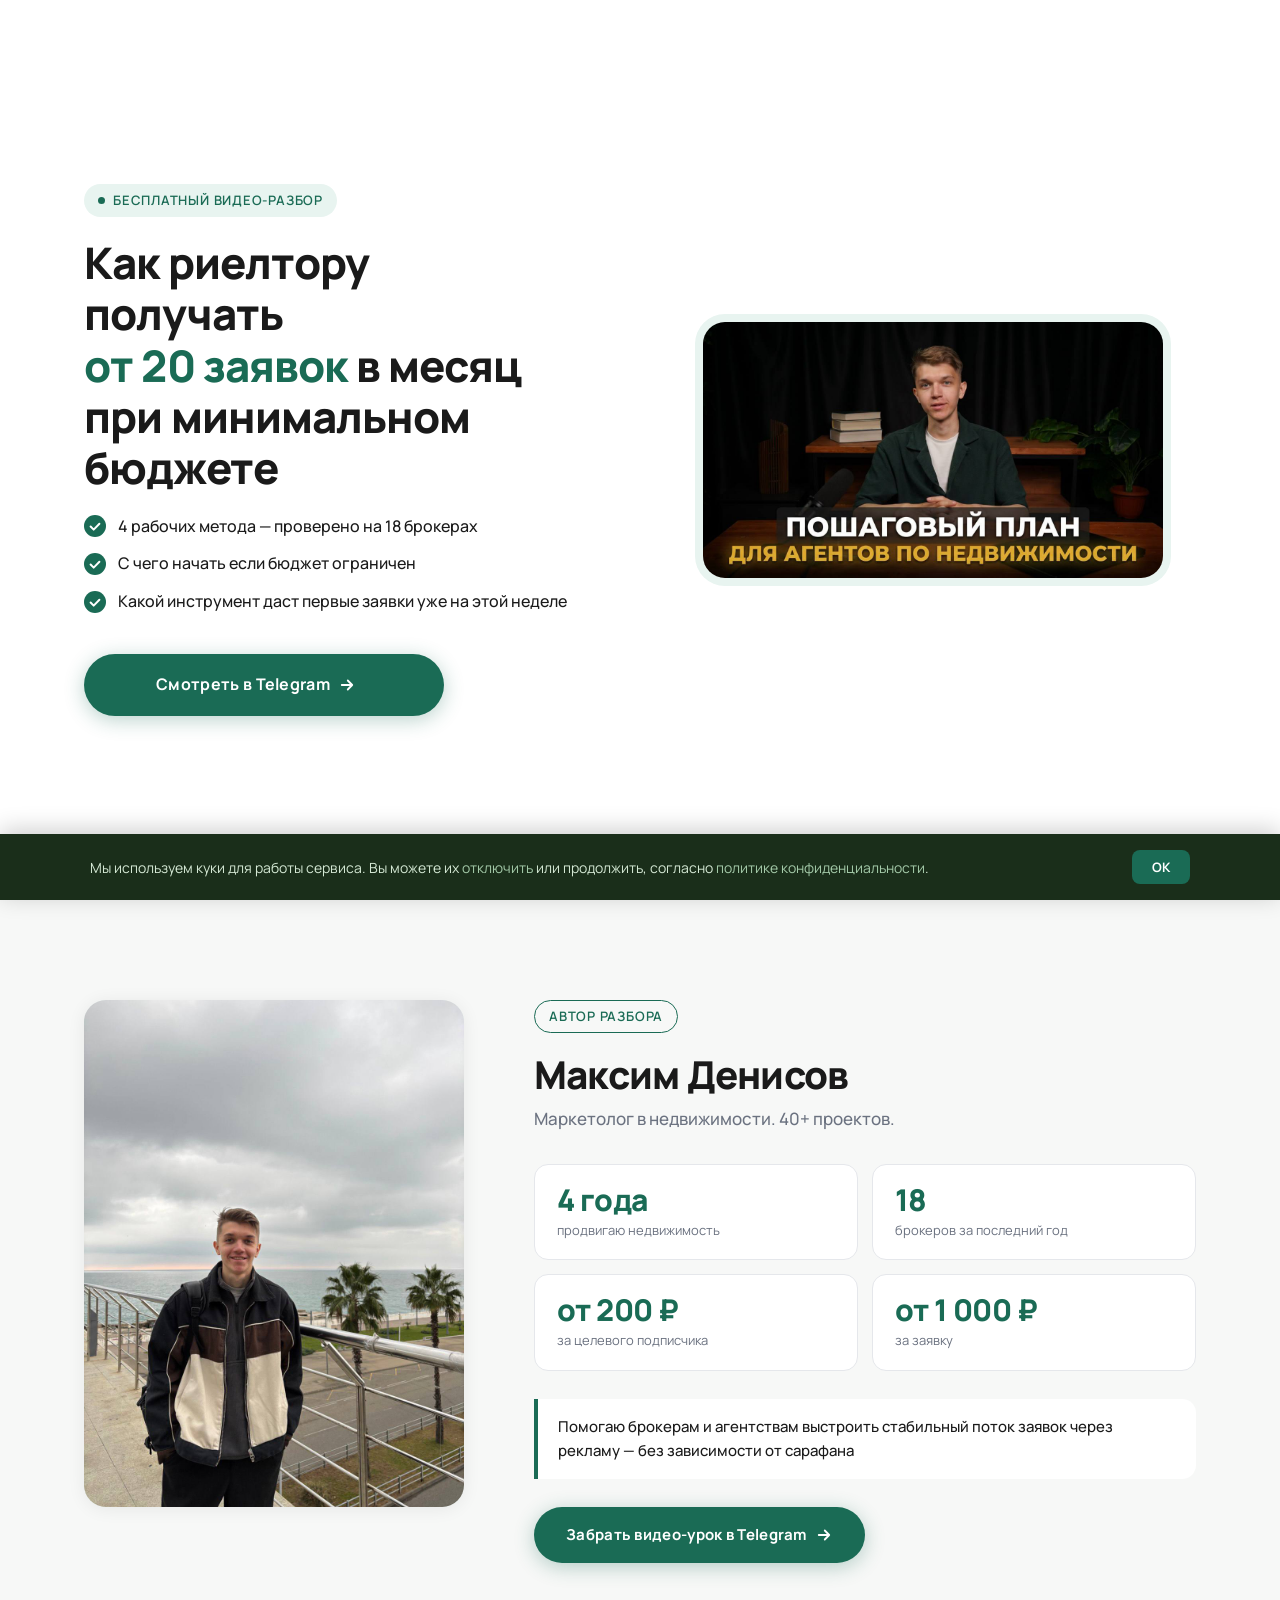
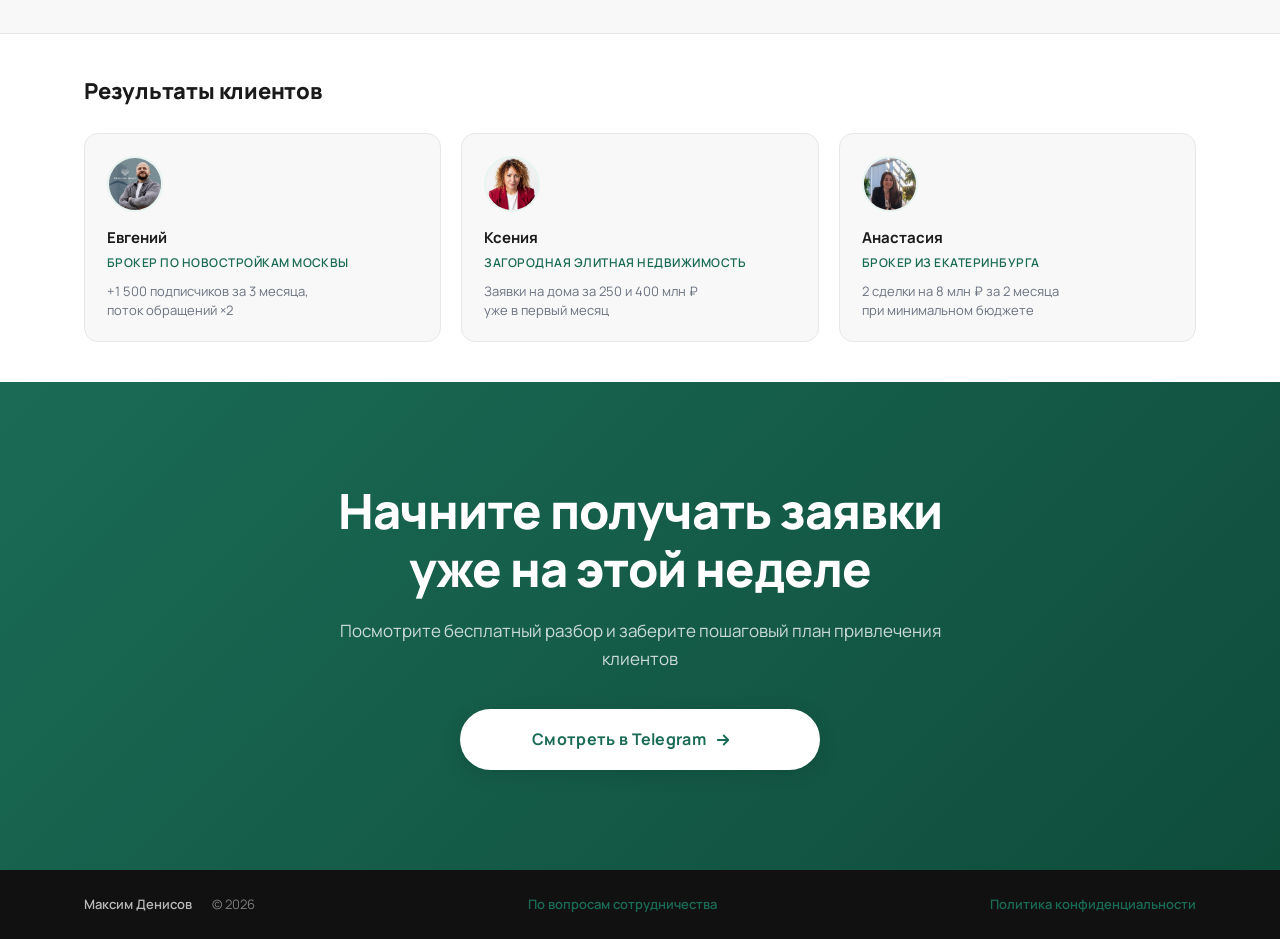
==== commit 86cb7c5f: "Simplify cookie banner to single OK button with inline decline link" ====
--- a/index.html
+++ b/index.html
@@ -191,12 +191,10 @@
   <div id="cookie-banner" style="display:none; position:fixed; bottom:0; left:0; right:0; z-index:9999; background:#1a2e1a; color:#fff; padding:16px 24px; box-shadow:0 -4px 24px rgba(0,0,0,0.2);">
     <div style="max-width:1100px; margin:0 auto; display:flex; align-items:center; justify-content:space-between; gap:16px; flex-wrap:wrap;">
       <p style="font-size:14px; line-height:1.5; margin:0; color:#d4e8d4;">
-        Мы используем файлы cookie для аналитики. Подробнее в
-        <a href="/privacy-policy.html" style="color:#a3c9a8; text-underline-offset:3px;">политике конфиденциальности</a>.
+        Мы используем куки для работы сервиса. Вы можете их <a href="javascript:void(0)" onclick="cookieDecline()" style="color:#a3c9a8; text-underline-offset:3px;">отключить</a> или продолжить, согласно <a href="/privacy-policy.html" style="color:#a3c9a8; text-underline-offset:3px;">политике конфиденциальности</a>.
       </p>
       <div style="display:flex; gap:10px; flex-shrink:0;">
-        <button onclick="cookieDecline()" style="font-family:'Manrope',sans-serif; font-size:13px; font-weight:600; color:#a3c9a8; background:transparent; border:1px solid #3d6b3d; border-radius:8px; padding:8px 16px; cursor:pointer; white-space:nowrap;">Отказаться</button>
-        <button onclick="cookieAccept()" style="font-family:'Manrope',sans-serif; font-size:13px; font-weight:700; color:#fff; background:#1a6b55; border:none; border-radius:8px; padding:8px 20px; cursor:pointer; white-space:nowrap;">Ок</button>
+        <button onclick="cookieAccept()" style="font-family:'Manrope',sans-serif; font-size:13px; font-weight:700; color:#fff; background:#1a6b55; border:none; border-radius:8px; padding:8px 20px; cursor:pointer; white-space:nowrap;">ОК</button>
       </div>
     </div>
   </div>
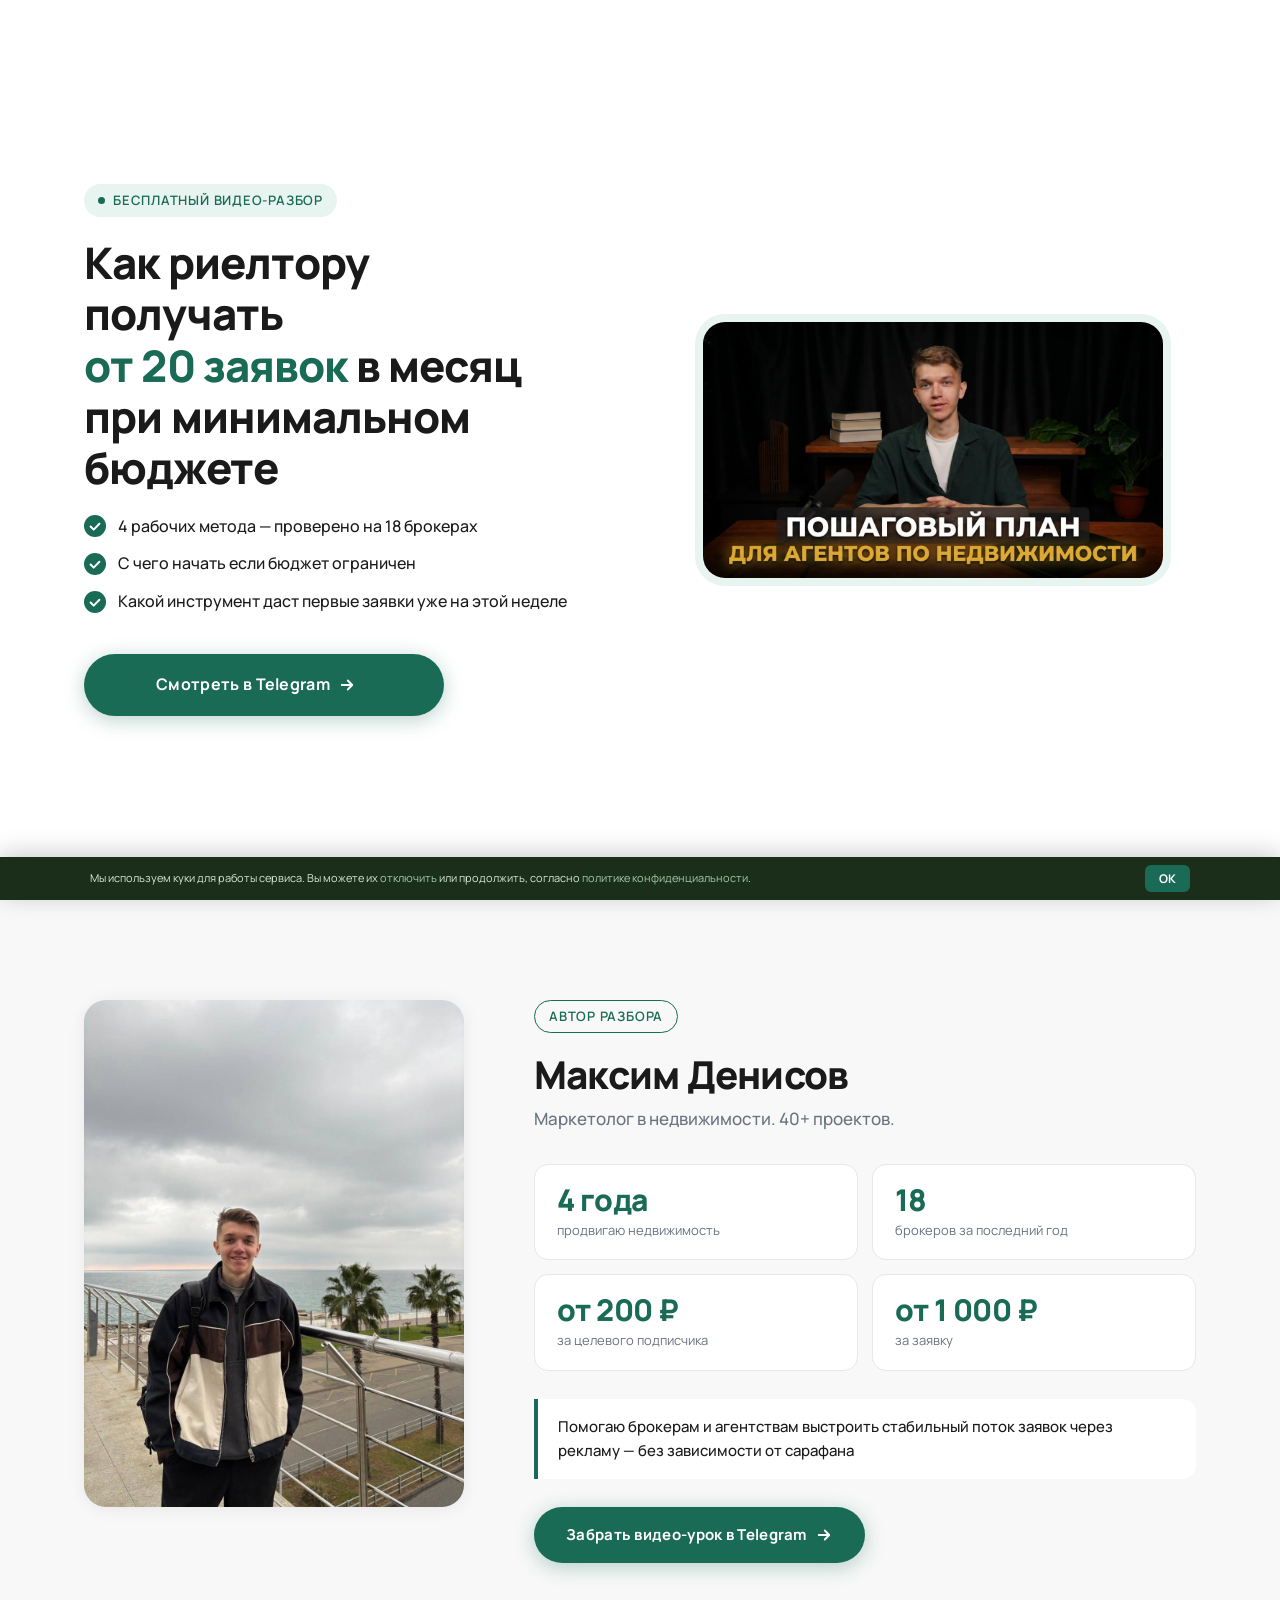
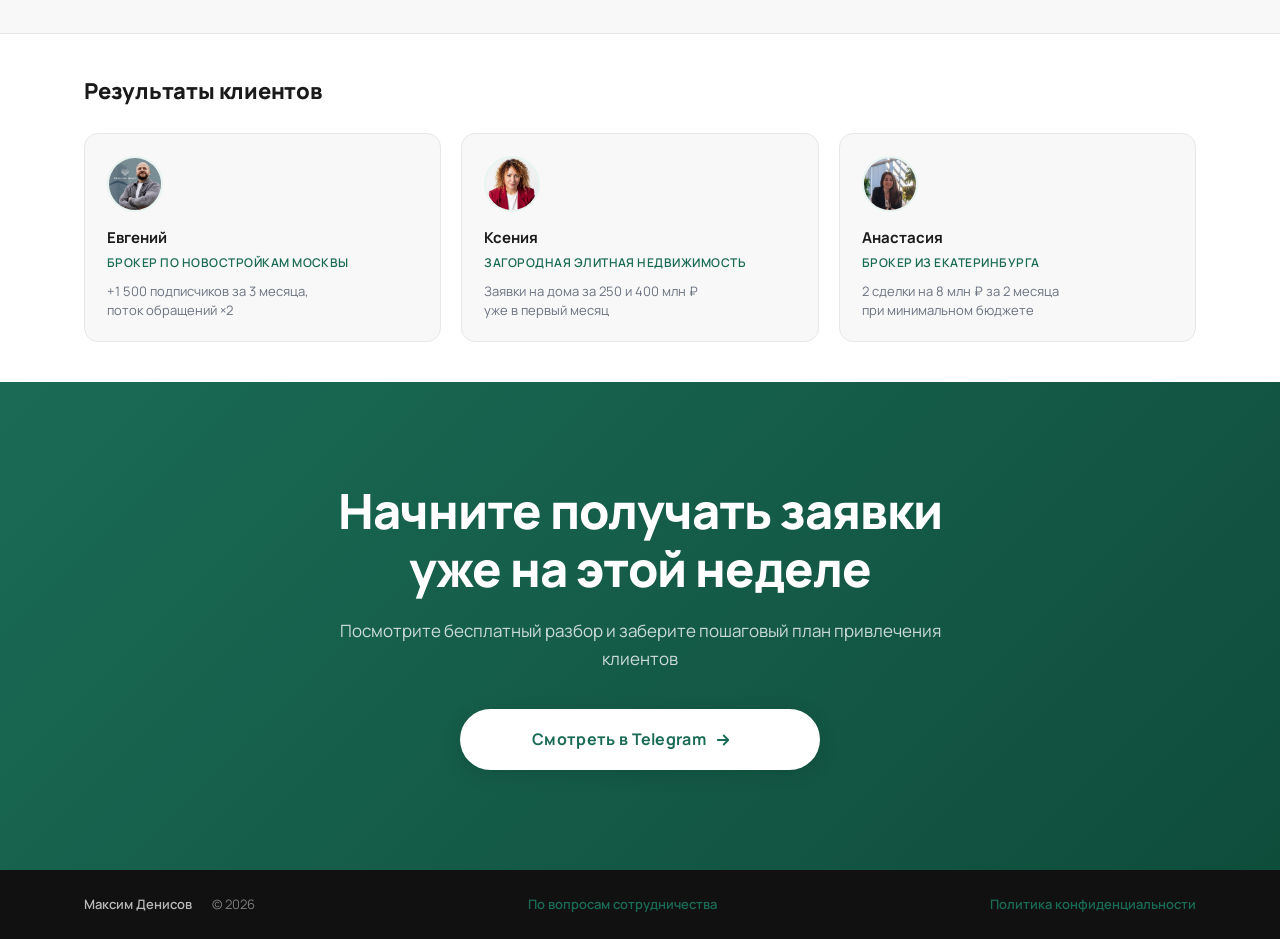
==== commit 9f5d161c: "Make cookie banner thinner and more compact for mobile" ====
--- a/index.html
+++ b/index.html
@@ -188,13 +188,13 @@
   </footer>
 
   <!-- ───────── COOKIE BANNER ───────── -->
-  <div id="cookie-banner" style="display:none; position:fixed; bottom:0; left:0; right:0; z-index:9999; background:#1a2e1a; color:#fff; padding:16px 24px; box-shadow:0 -4px 24px rgba(0,0,0,0.2);">
-    <div style="max-width:1100px; margin:0 auto; display:flex; align-items:center; justify-content:space-between; gap:16px; flex-wrap:wrap;">
-      <p style="font-size:14px; line-height:1.5; margin:0; color:#d4e8d4;">
-        Мы используем куки для работы сервиса. Вы можете их <a href="javascript:void(0)" onclick="cookieDecline()" style="color:#a3c9a8; text-underline-offset:3px;">отключить</a> или продолжить, согласно <a href="/privacy-policy.html" style="color:#a3c9a8; text-underline-offset:3px;">политике конфиденциальности</a>.
+  <div id="cookie-banner" style="display:none; position:fixed; bottom:0; left:0; right:0; z-index:9999; background:#1a2e1a; color:#fff; padding:8px 16px; box-shadow:0 -4px 24px rgba(0,0,0,0.2);">
+    <div style="max-width:1100px; margin:0 auto; display:flex; align-items:center; justify-content:space-between; gap:10px; flex-wrap:nowrap;">
+      <p style="font-size:11px; line-height:1.35; margin:0; color:#d4e8d4;">
+        Мы используем куки для работы сервиса. Вы можете их <a href="javascript:void(0)" onclick="cookieDecline()" style="color:#a3c9a8; text-underline-offset:2px;">отключить</a> или продолжить, согласно <a href="/privacy-policy.html" style="color:#a3c9a8; text-underline-offset:2px;">политике конфиденциальности</a>.
       </p>
-      <div style="display:flex; gap:10px; flex-shrink:0;">
-        <button onclick="cookieAccept()" style="font-family:'Manrope',sans-serif; font-size:13px; font-weight:700; color:#fff; background:#1a6b55; border:none; border-radius:8px; padding:8px 20px; cursor:pointer; white-space:nowrap;">ОК</button>
+      <div style="display:flex; gap:8px; flex-shrink:0;">
+        <button onclick="cookieAccept()" style="font-family:'Manrope',sans-serif; font-size:12px; font-weight:700; color:#fff; background:#1a6b55; border:none; border-radius:6px; padding:5px 14px; cursor:pointer; white-space:nowrap;">ОК</button>
       </div>
     </div>
   </div>
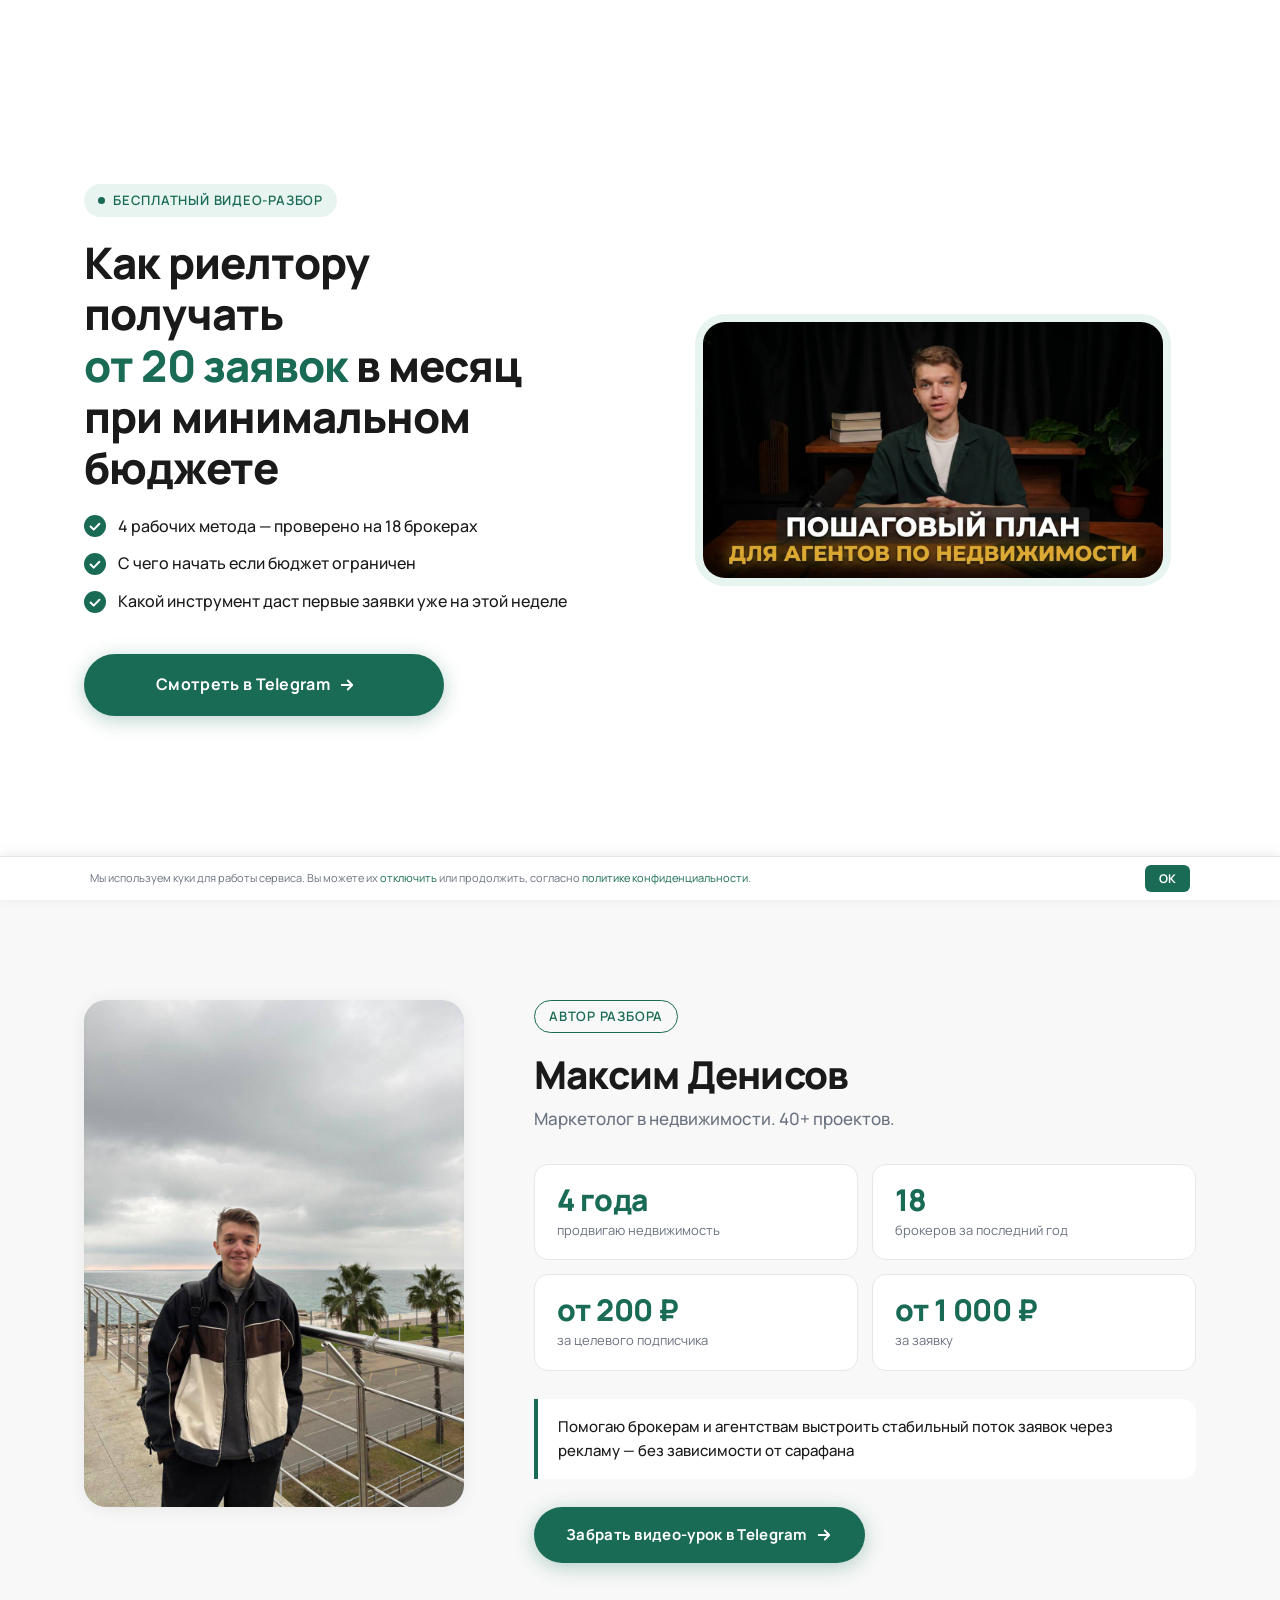
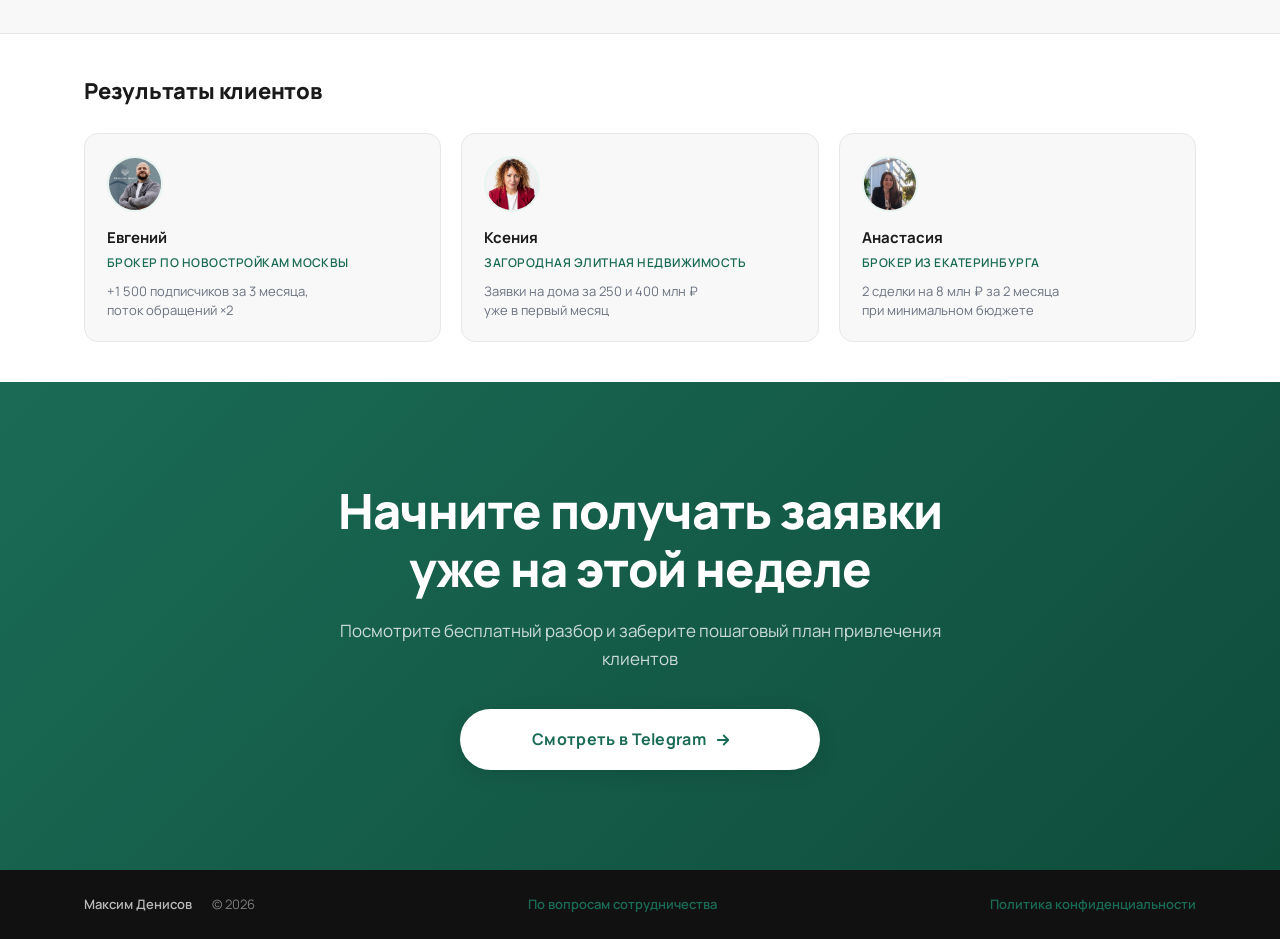
==== commit 8e04f40b: "Change cookie banner to white background to blend with site" ====
--- a/index.html
+++ b/index.html
@@ -188,10 +188,10 @@
   </footer>
 
   <!-- ───────── COOKIE BANNER ───────── -->
-  <div id="cookie-banner" style="display:none; position:fixed; bottom:0; left:0; right:0; z-index:9999; background:#1a2e1a; color:#fff; padding:8px 16px; box-shadow:0 -4px 24px rgba(0,0,0,0.2);">
+  <div id="cookie-banner" style="display:none; position:fixed; bottom:0; left:0; right:0; z-index:9999; background:#ffffff; color:#1a1a1a; padding:8px 16px; box-shadow:0 -2px 12px rgba(0,0,0,0.08); border-top:1px solid #e5e7eb;">
     <div style="max-width:1100px; margin:0 auto; display:flex; align-items:center; justify-content:space-between; gap:10px; flex-wrap:nowrap;">
-      <p style="font-size:11px; line-height:1.35; margin:0; color:#d4e8d4;">
-        Мы используем куки для работы сервиса. Вы можете их <a href="javascript:void(0)" onclick="cookieDecline()" style="color:#a3c9a8; text-underline-offset:2px;">отключить</a> или продолжить, согласно <a href="/privacy-policy.html" style="color:#a3c9a8; text-underline-offset:2px;">политике конфиденциальности</a>.
+      <p style="font-size:11px; line-height:1.35; margin:0; color:#6b7280;">
+        Мы используем куки для работы сервиса. Вы можете их <a href="javascript:void(0)" onclick="cookieDecline()" style="color:#1a6b55; text-underline-offset:2px;">отключить</a> или продолжить, согласно <a href="/privacy-policy.html" style="color:#1a6b55; text-underline-offset:2px;">политике конфиденциальности</a>.
       </p>
       <div style="display:flex; gap:8px; flex-shrink:0;">
         <button onclick="cookieAccept()" style="font-family:'Manrope',sans-serif; font-size:12px; font-weight:700; color:#fff; background:#1a6b55; border:none; border-radius:6px; padding:5px 14px; cursor:pointer; white-space:nowrap;">ОК</button>
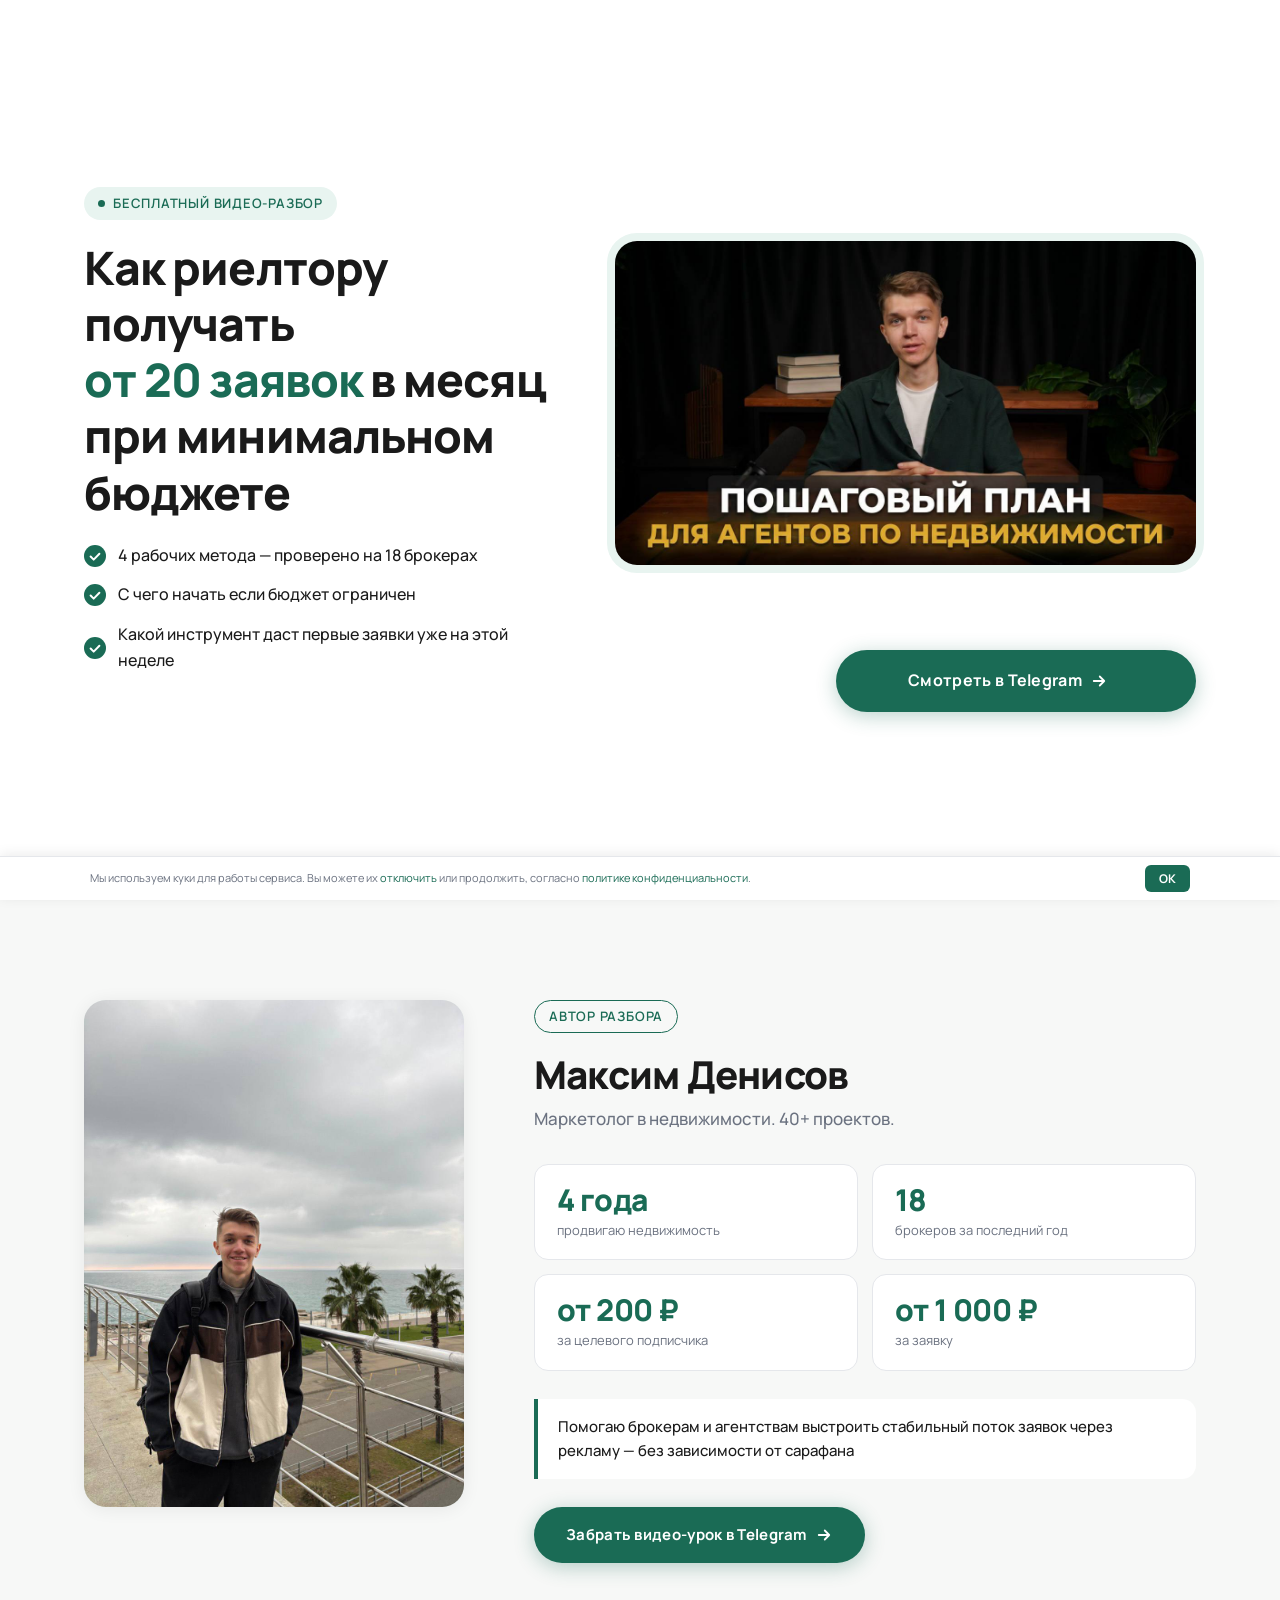
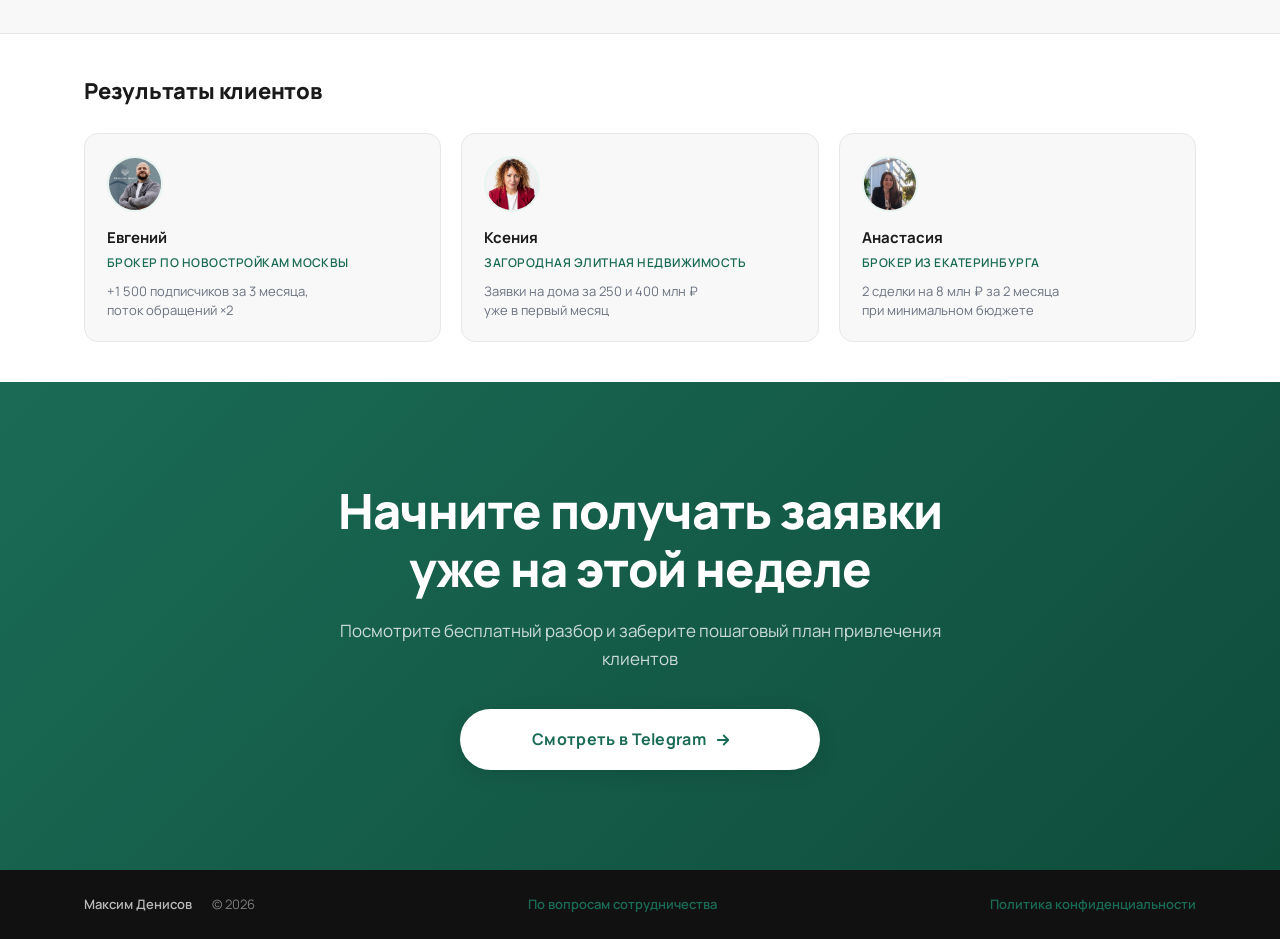
==== commit 68d9cb73: "Move desktop CTA button under photo (right-aligned), preserve mobile/tablet order via grid areas" ====
--- a/index.html
+++ b/index.html
@@ -62,19 +62,20 @@
         <div class="hero__photo-mobile">
           <img src="maksim-hero-2.jpg" alt="Максим Денисов" />
         </div>
-
+      </div>
+
+      <div class="hero__photo fade-in fade-in--delay">
+        <div class="hero__photo-wrap">
+          <img src="maksim-hero-2.jpg" alt="Максим Денисов — маркетолог в недвижимости" loading="eager" />
+        </div>
+      </div>
+
+      <div class="hero__cta-block fade-in fade-in--delay">
         <a href="https://t.me/zametkimaksima/65" class="btn btn--primary btn--lg hero__cta" target="_blank" rel="noopener">
           Смотреть в Telegram
           <svg width="18" height="18" viewBox="0 0 18 18" fill="none"><path d="M3.75 9h10.5M9.75 4.5L14.25 9l-4.5 4.5" stroke="currentColor" stroke-width="1.8" stroke-linecap="round" stroke-linejoin="round"/></svg>
         </a>
-
         <p class="hero__tagline">Без слива бюджета и надежды на сарафан.</p>
-      </div>
-
-      <div class="hero__photo fade-in fade-in--delay">
-        <div class="hero__photo-wrap">
-          <img src="maksim-hero-2.jpg" alt="Максим Денисов — маркетолог в недвижимости" loading="eager" />
-        </div>
       </div>
 
     </div>
--- a/style.css
+++ b/style.css
@@ -143,10 +143,20 @@
 }
 .hero__inner {
   display: grid;
-  grid-template-columns: 1fr 1fr;
-  gap: 60px;
-  align-items: center;
+  grid-template-columns: .9fr 1.1fr;
+  grid-template-areas:
+    "content photo"
+    "content cta";
+  gap: 56px;
+  align-items: start;
   width: 100%;
+}
+.hero__content { grid-area: content; }
+.hero__photo { grid-area: photo; }
+.hero__cta-block {
+  grid-area: cta;
+  justify-self: end;
+  margin-top: 24px;
 }
 .hero__content {
   display: flex;
@@ -157,13 +167,13 @@
 .br-desktop { display: inline; }
 
 .hero__title {
-  font-size: clamp(30px, 3.4vw, 50px);
+  font-size: clamp(26px, 3.6vw, 48px);
   font-weight: 800;
-  line-height: 1.18;
+  line-height: 1.22;
   letter-spacing: -.02em;
-  margin-bottom: 20px;
+  margin-bottom: 22px;
   color: var(--text);
-  max-width: 460px;
+  max-width: 480px;
 }
 .accent { color: var(--green); }
 
@@ -177,8 +187,9 @@
   list-style: none;
   display: flex;
   flex-direction: column;
-  gap: 12px;
-  margin-bottom: 36px;
+  gap: 14px;
+  margin-bottom: 40px;
+  max-width: 520px;
 }
 .checklist li {
   display: flex;
@@ -195,12 +206,11 @@
 .hero__photo {
   display: flex;
   justify-content: center;
-  align-items: center;
-  height: 100%;
+  margin-top: 54px;
 }
 .hero__photo-wrap {
   width: 100%;
-  max-width: 460px;
+  max-width: 760px;
   border-radius: var(--radius-lg);
   overflow: hidden;
   background: var(--green-light);
@@ -435,13 +445,17 @@
   .hero { padding: 60px 0; min-height: auto; }
   .hero__inner {
     grid-template-columns: 1fr;
+    grid-template-areas:
+      "content"
+      "cta"
+      "photo";
     gap: 36px;
     align-items: start;
   }
-  .hero__content { order: 1; }
-  .hero__photo { order: 2; justify-content: center; }
-  .hero__photo-wrap { max-width: 360px; }
-  .hero__photo-wrap img { max-height: 380px; min-height: unset; }
+  .hero__photo { justify-content: center; }
+  .hero__cta-block { justify-self: stretch; margin-top: 0; }
+  .hero__photo-wrap { max-width: 360px; aspect-ratio: 4 / 3; }
+  .hero__photo-wrap img { max-height: unset; min-height: unset; }
 
   .author__inner {
     grid-template-columns: 1fr;
@@ -464,13 +478,16 @@
   }
   .hero__inner {
     grid-template-columns: 1fr;
+    grid-template-areas:
+      "content"
+      "cta";
     gap: 0;
   }
   .hero__content {
-    order: 1;
     align-items: stretch;
   }
   .hero__photo { display: none; }
+  .hero__cta-block { justify-self: stretch; margin-top: 0; }
   .br-desktop { display: none; }
 
   .hero__title {
